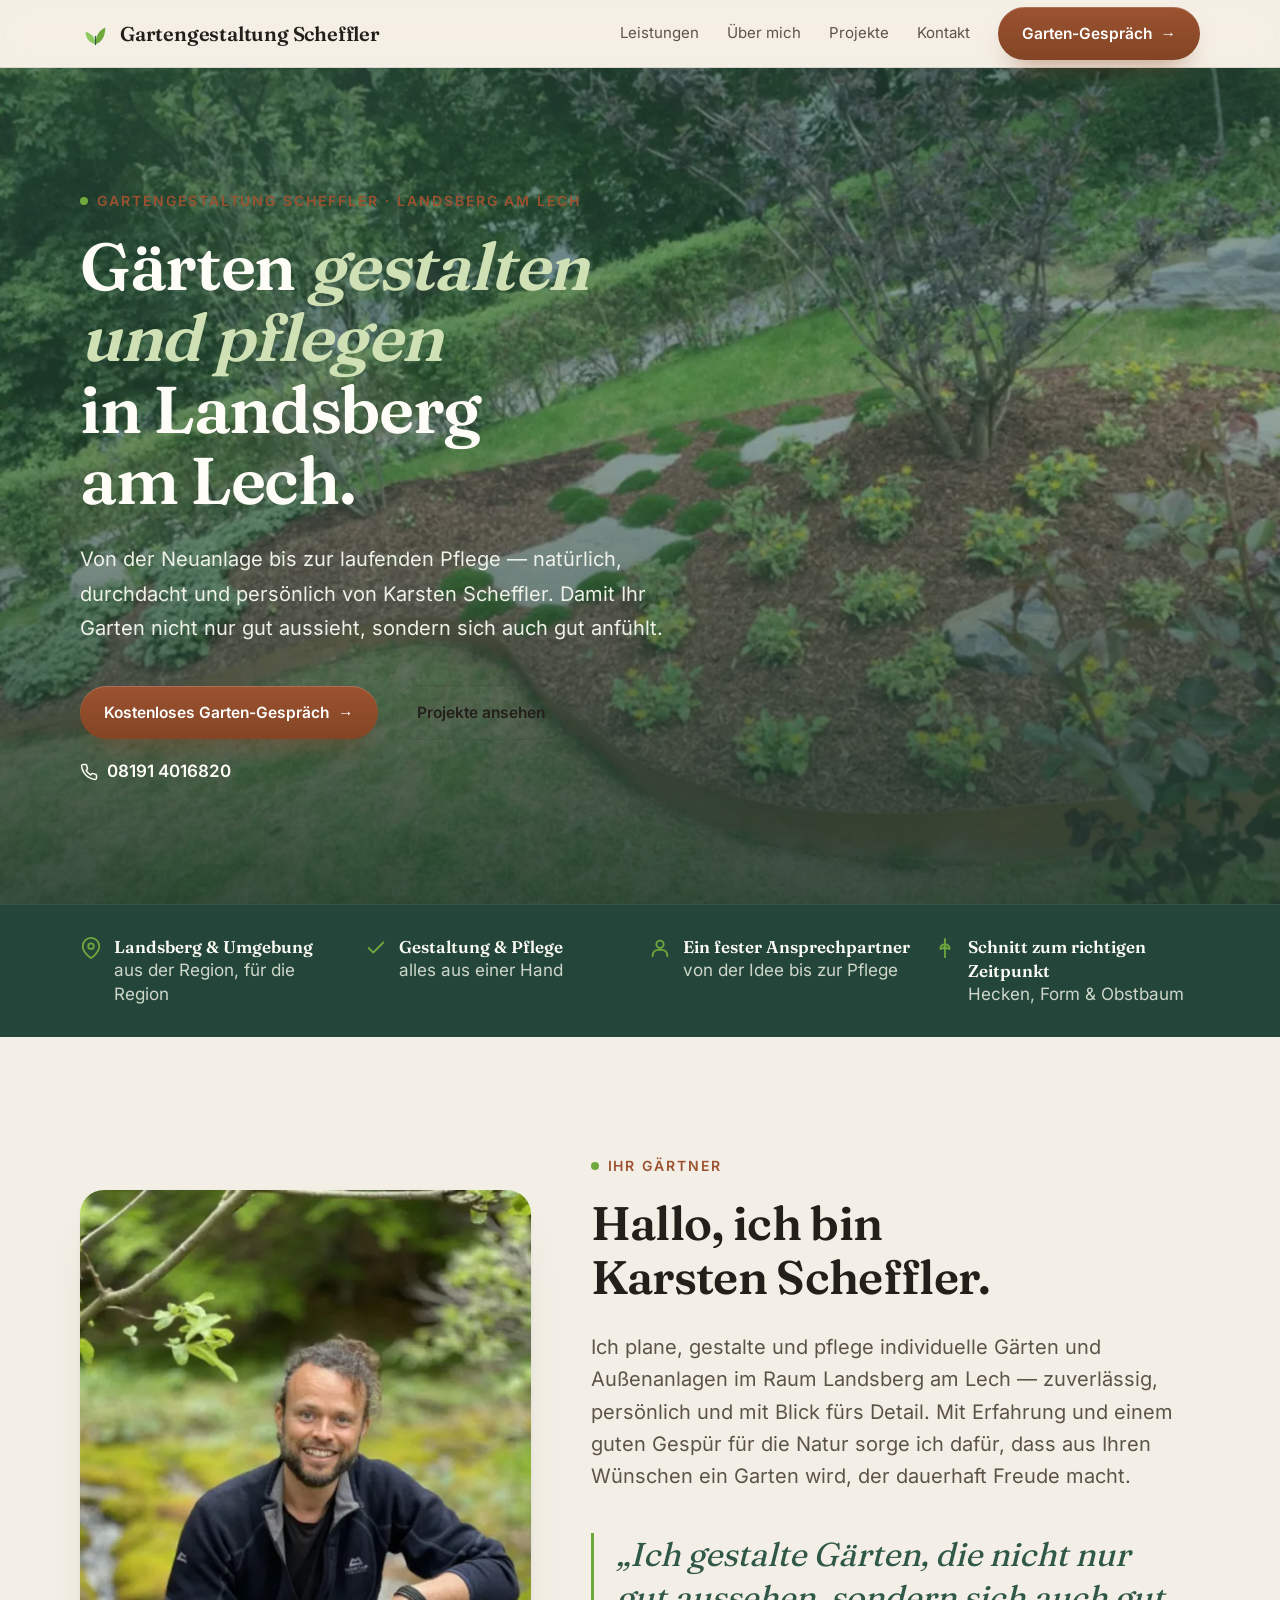
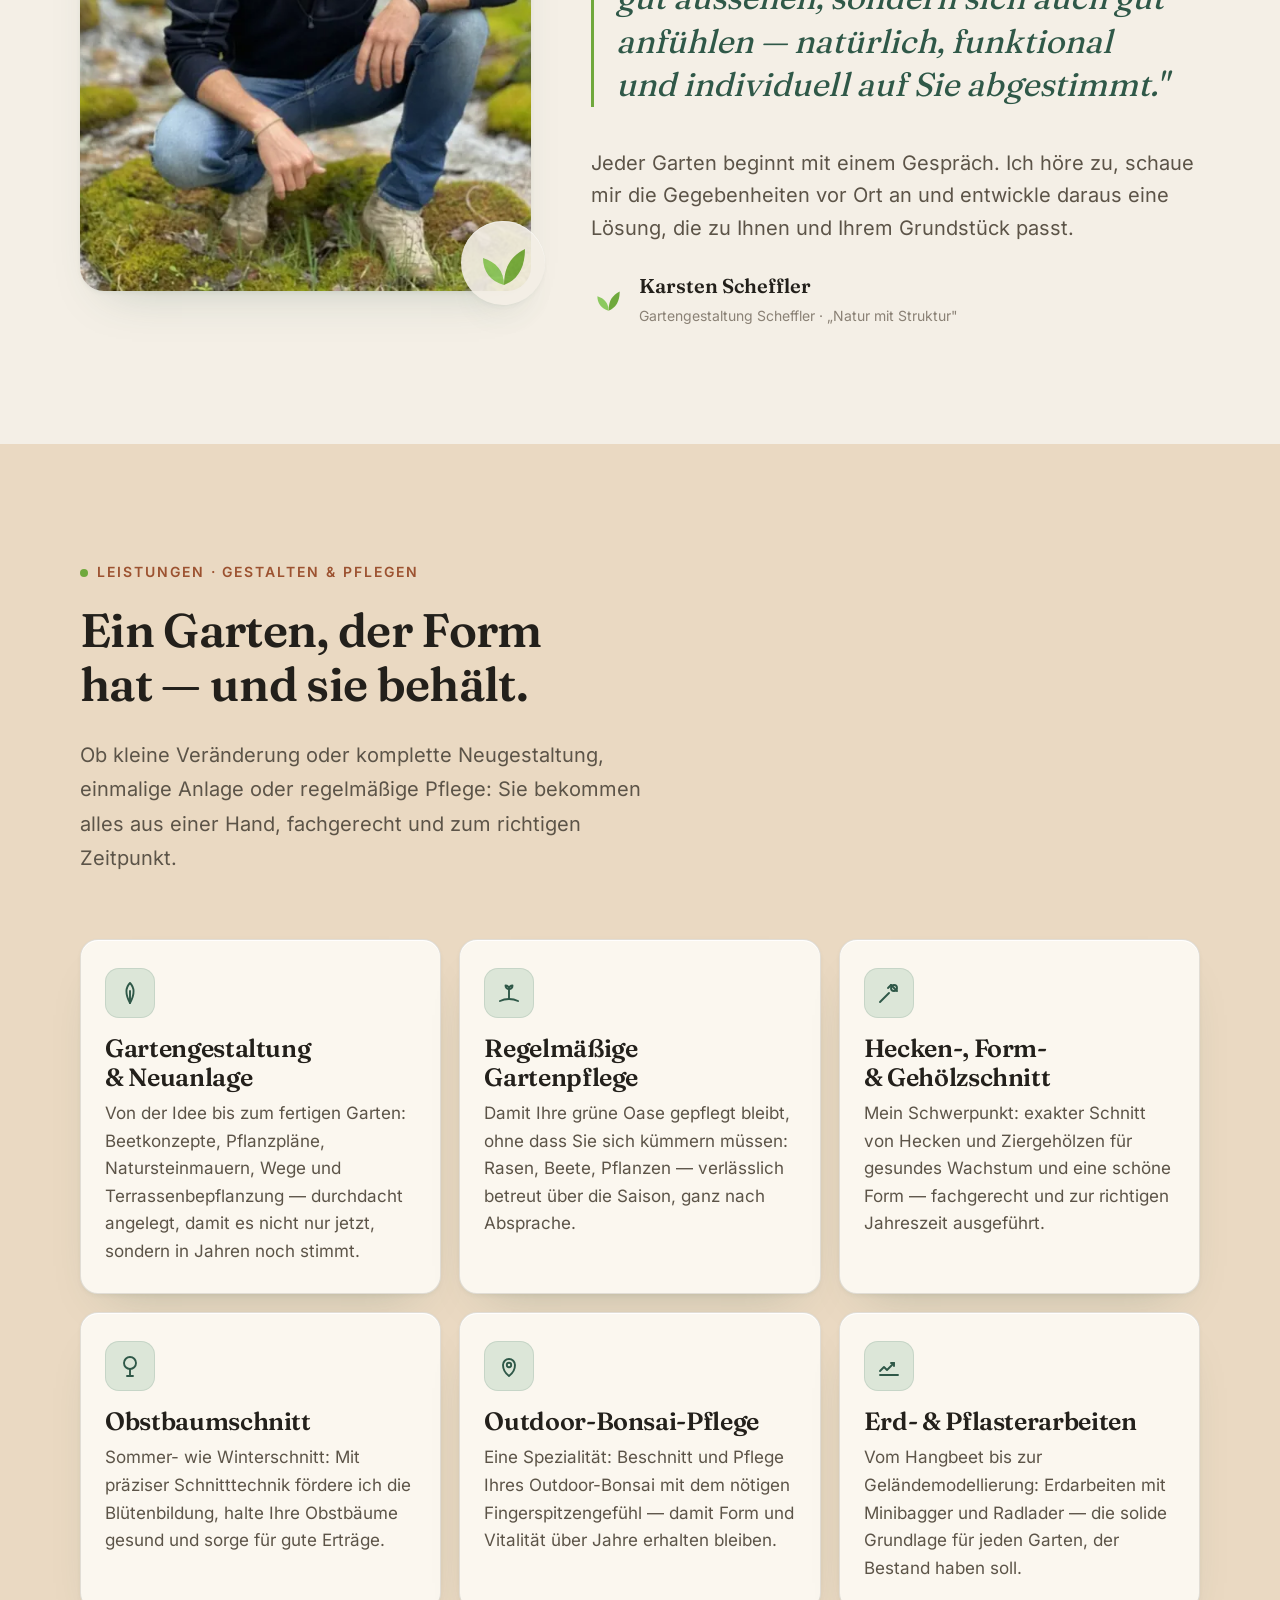
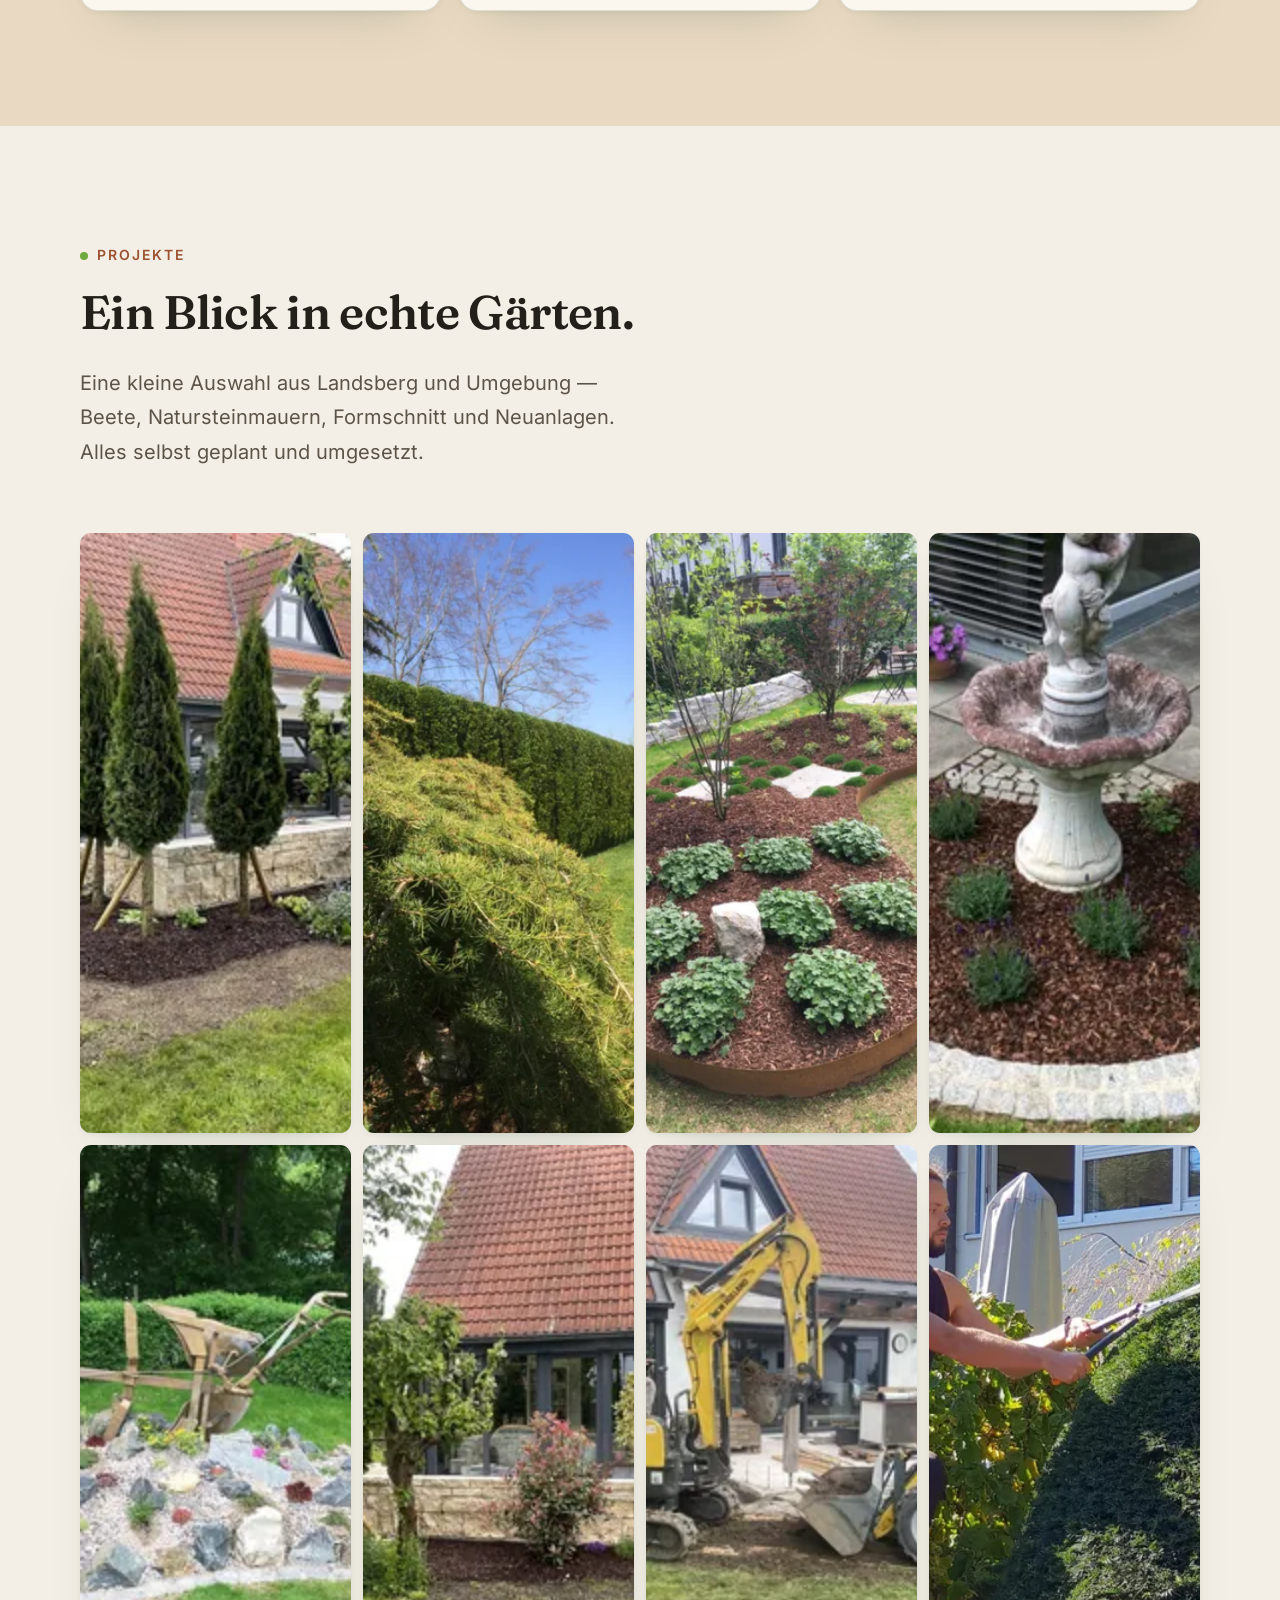
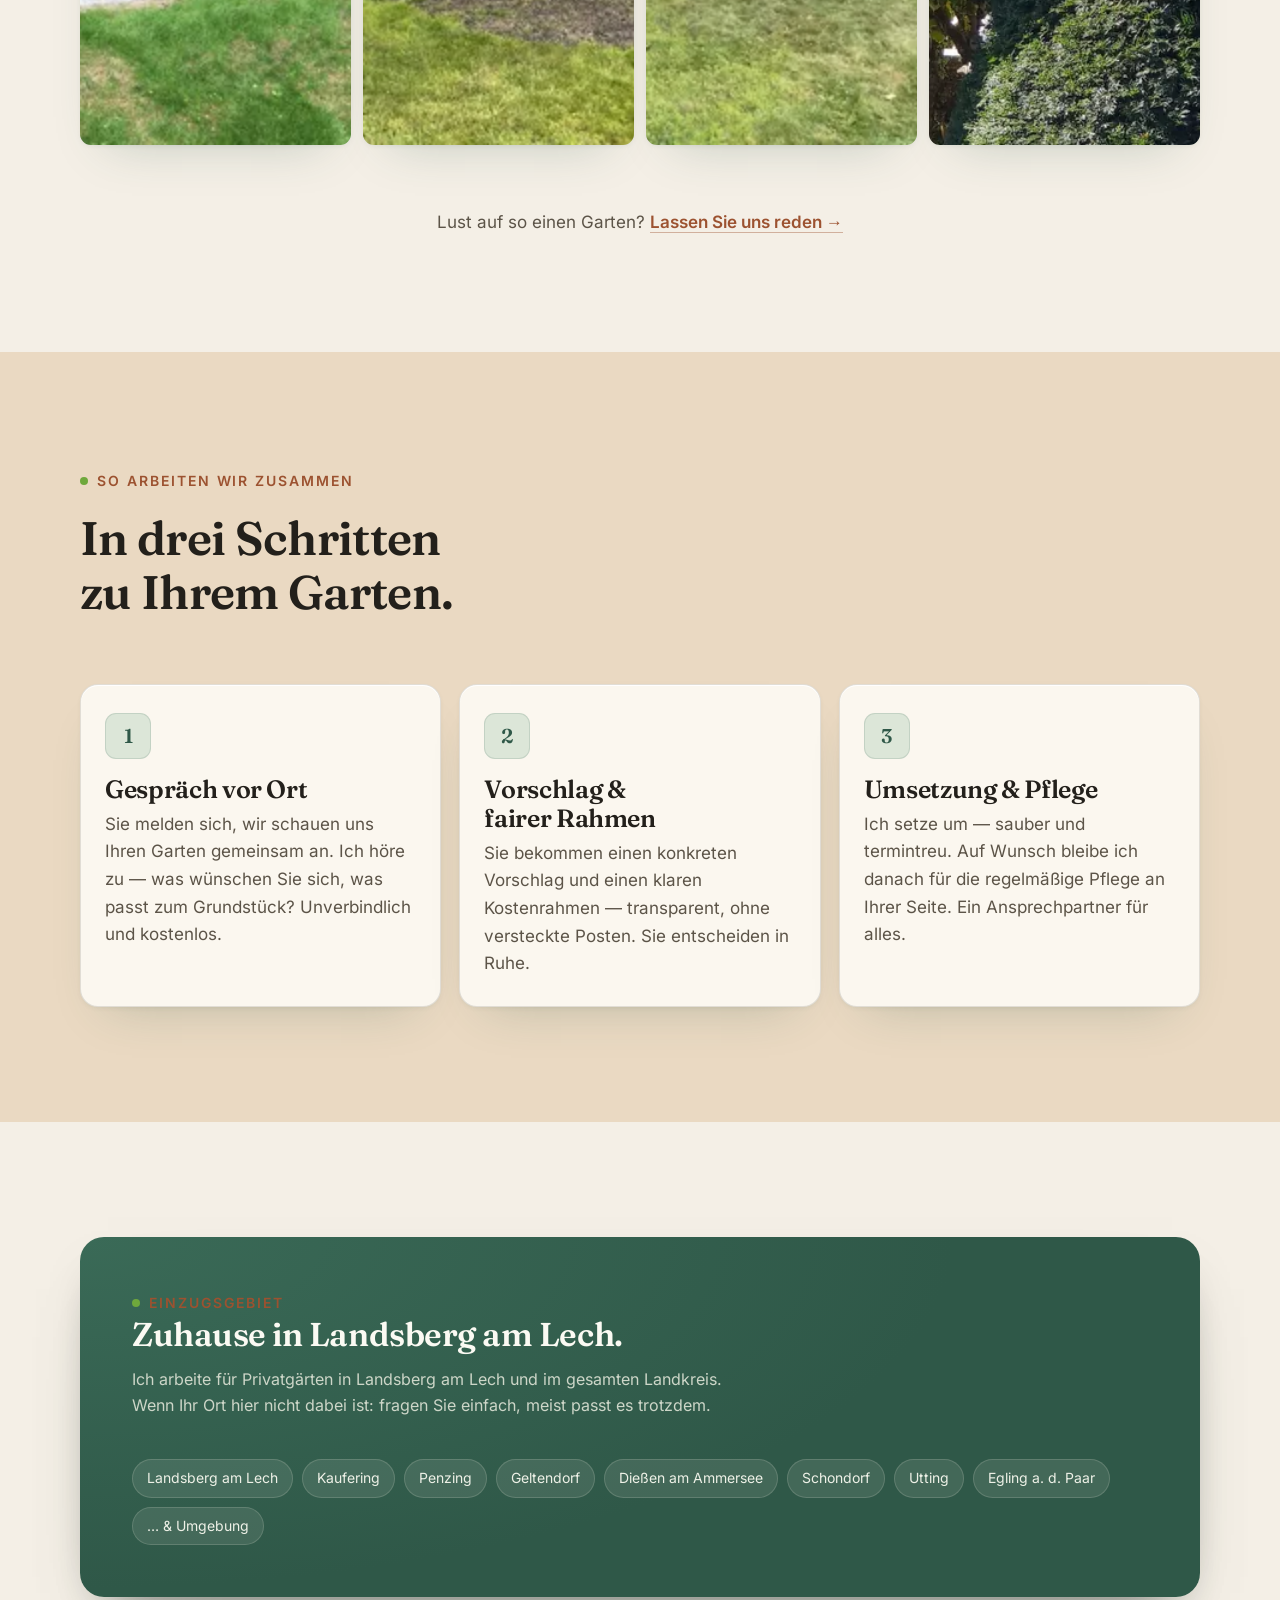
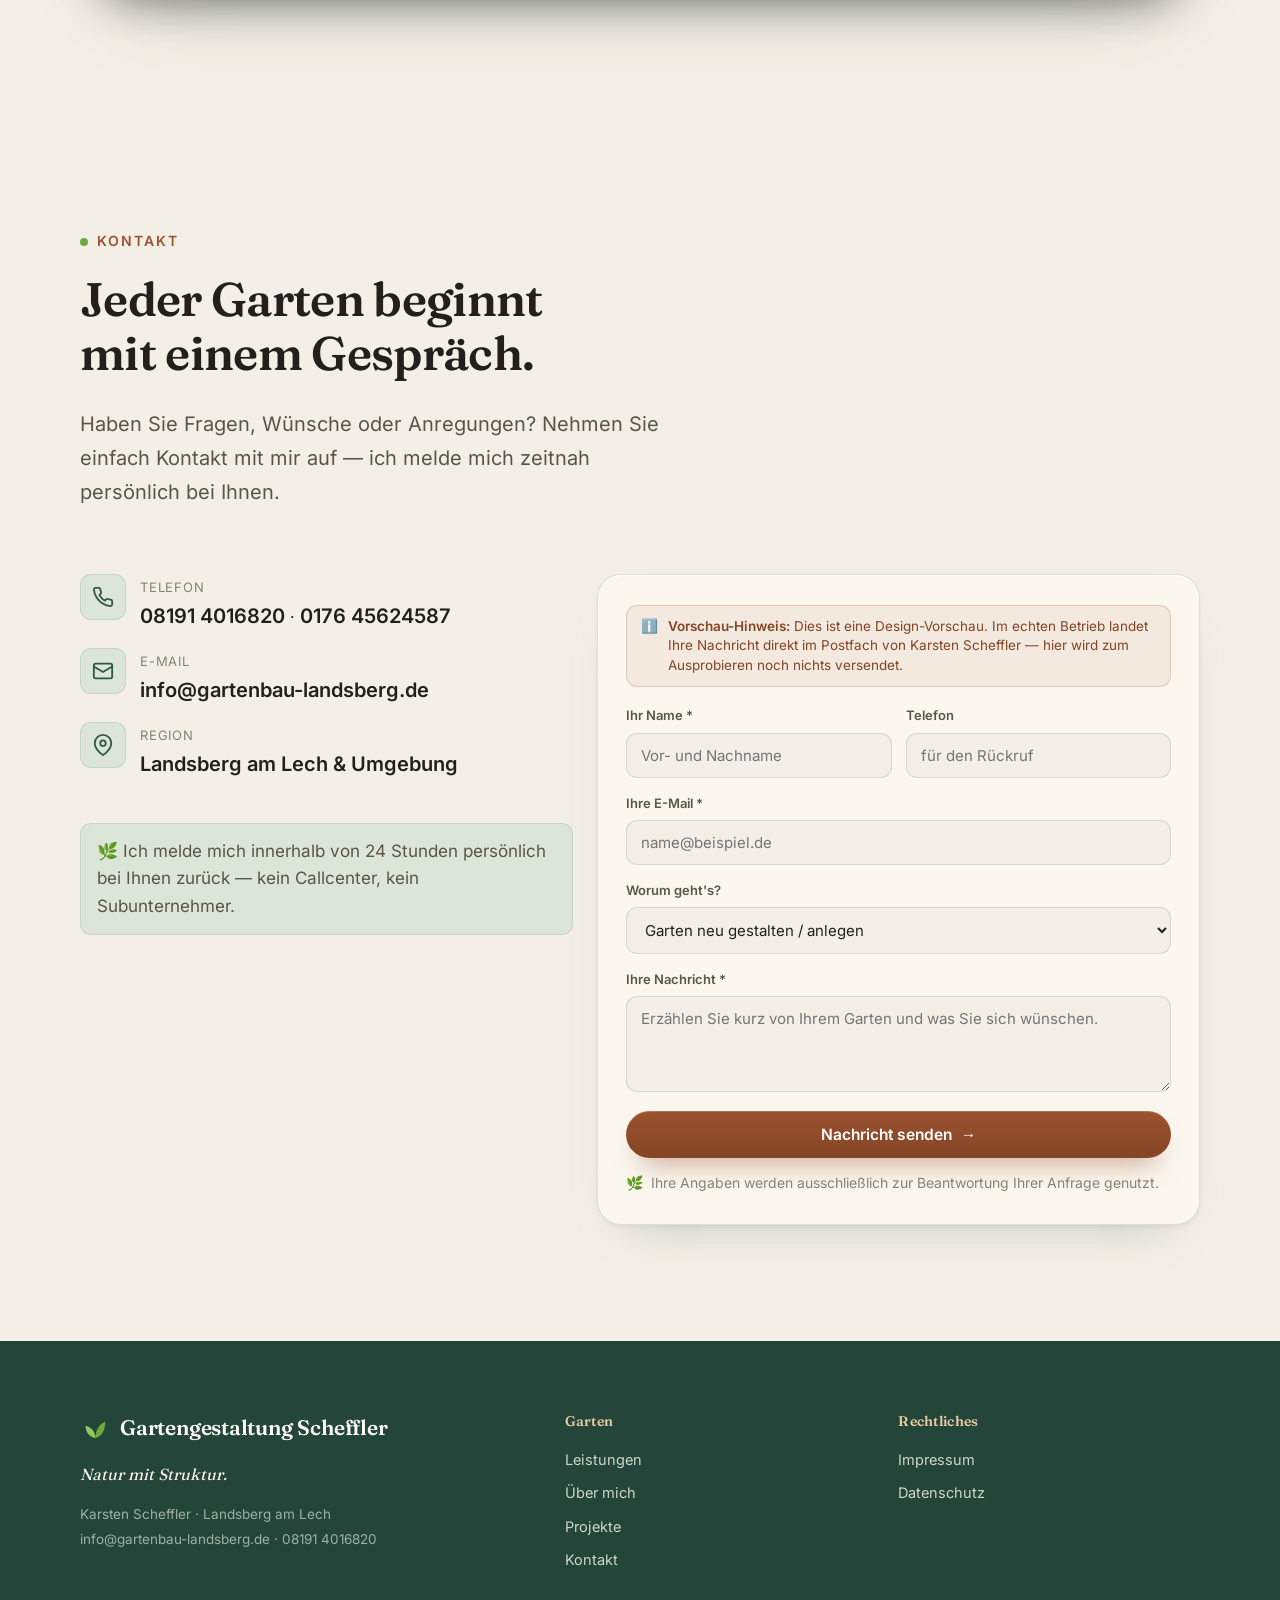
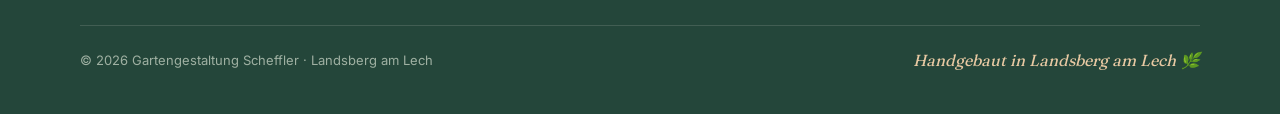
==== index.html @ 244780f1 "Gartengestaltung Scheffler — Demo-Vorschau (Lechcode) Moderne, schnelle, cookiefreie One-Pager-Demo " ====
<!DOCTYPE html>
<!--
  ╔══════════════════════════════════════════════════════════════════╗
  ║  GARTENGESTALTUNG SCHEFFLER · Landsberg am Lech                   ║
  ║  Lechcode-DEMO (unbeauftragt) · „Natur mit Struktur"             ║
  ║  Single-File, kein Build. Stil: „nature distilled" (Waldgrün/Sand)║
  ╠══════════════════════════════════════════════════════════════════╣
  ║  ⚠ DEMO — noindex aktiv. Texte aus Altseite übernommen+verbessert ║
  ║    (Inhalte-Freigabe=ja). KEINE erfundenen Fakten — offene Punkte  ║
  ║    stehen als [KLÄREN: …]. Rechtsseiten = Platzhalter.            ║
  ╚══════════════════════════════════════════════════════════════════╝
-->
<html lang="de">
<head>
  <meta charset="UTF-8" />
  <meta name="viewport" content="width=device-width, initial-scale=1.0" />
  <script>document.documentElement.classList.add('js');if(location.search.indexOf('foto')>-1)document.documentElement.classList.add('foto');</script>
  <!-- ENTFERNEN sobald Impressum+Datenschutz live & vom Kunden freigegeben (auf ALLEN Seiten gleichzeitig) -->
  <meta name="robots" content="noindex, nofollow" />
  <title>Gärtner in Landsberg am Lech – Gartengestaltung Scheffler</title>
  <meta name="description" content="Karsten Scheffler gestaltet und pflegt Gärten in Landsberg am Lech und Umgebung: Neuanlage, Gartenpflege, fachgerechter Hecken- & Formschnitt. Jetzt unverbindlich beraten lassen." />
  <meta property="og:title" content="Gartengestaltung Scheffler – Gärtner in Landsberg am Lech" />
  <meta property="og:description" content="Gärten gestalten und pflegen in Landsberg am Lech: Neuanlage, Pflege, Hecken- & Formschnitt, Obstbaum & Outdoor-Bonsai. Persönlich, mit Gespür für die Natur." />
  <meta property="og:type" content="website" />
  <meta property="og:locale" content="de_DE" />
  <meta property="og:url" content="https://www.gartenbau-landsberg.de/" />
  <meta property="og:image" content="https://www.gartenbau-landsberg.de/assets/og.jpg" />
  <meta name="theme-color" content="#2F5848" />
  <!-- Favicon: grünes Blatt (Markenfarbe), Inline-SVG, kein externer Request -->
  <link rel="icon" href="data:image/svg+xml,%3Csvg xmlns='http://www.w3.org/2000/svg' viewBox='0 0 64 64'%3E%3Crect width='64' height='64' rx='15' fill='%232F5848'/%3E%3Cpath d='M32 50 C 32 34, 38 24, 50 18 C 50 34, 44 46, 32 50 Z' fill='%236FA83C'/%3E%3Cpath d='M32 50 C 32 38, 26 30, 16 26 C 16 38, 22 47, 32 50 Z' fill='%238CC95F'/%3E%3Cpath d='M32 51 V36' stroke='%23EAD9C2' stroke-width='2.4' stroke-linecap='round'/%3E%3C/svg%3E" />
  <!-- Schriften lokal gehostet (DSGVO: keine Verbindung zu Google) -->
  <link rel="stylesheet" href="assets/fonts.css">
  <!-- Hero-Bild vorladen (EIN preload mit imagesrcset — LCP-sicher, s. Master-Prompt-Learnings) -->
  <link rel="preload" as="image" href="assets/hero-garten-1200.jpg" imagesrcset="assets/hero-garten-800.webp 800w, assets/hero-garten-1200.webp 1200w" imagesizes="100vw" type="image/webp">

  <!-- JSON-LD: nur sichtbare, belegte Angaben. ⚠ Adresse/Telefon vor Go-Live verifizieren (s. OFFENE-FRAGEN A1/A2). Kein AggregateRating (self-serving). -->
  <script type="application/ld+json">
  {
    "@context": "https://schema.org",
    "@type": "LocalBusiness",
    "name": "Gartengestaltung Scheffler",
    "description": "Garten- und Landschaftsgestaltung, Gartenpflege und fachgerechter Hecken-, Form- und Obstbaumschnitt in Landsberg am Lech und Umgebung.",
    "url": "https://www.gartenbau-landsberg.de/",
    "image": "https://www.gartenbau-landsberg.de/assets/og.jpg",
    "telephone": "+49 8191 4016820",
    "founder": { "@type": "Person", "name": "Karsten Scheffler" },
    "address": {
      "@type": "PostalAddress",
      "streetAddress": "Christoph-Thomas-Scheffler-Straße 1",
      "postalCode": "86899",
      "addressLocality": "Landsberg am Lech",
      "addressRegion": "Bayern",
      "addressCountry": "DE"
    },
    "areaServed": [
      { "@type": "City", "name": "Landsberg am Lech" },
      { "@type": "AdministrativeArea", "name": "Landkreis Landsberg am Lech" }
    ],
    "knowsAbout": ["Gartengestaltung","Gartenpflege","Heckenschnitt","Formschnitt","Obstbaumschnitt","Outdoor-Bonsai","Landschaftsbau"],
    "sameAs": ["https://www.facebook.com/gartenbau.landsberg.de/"]
  }
  </script>

  <style>
  /* ===== 1 · TOKENS — „nature distilled" (Waldgrün / Sand / Lehm) ===== */
  :root{
    --forest:#2F5848; --forest-deep:#24463A; --forest-2:#3a6a57;
    --cream:#F4EFE6; --sand:#EAD9C2; --warm-white:#FBF7EF;
    --sage:#A9B9A0; --sage-soft:#DCE6D8;
    --clay:#9C5230; --clay-deep:#834525;
    --apple:#6FA83C; --apple-deep:#5b8f30;
    --ink:#23201B; --ink-soft:#5C5448; --ink-faint:#8a8175;
    --bone:#F4EFE6; --bone-dim:#cdd6c8; --bone-faint:#9fb0a2;
    --line-l:rgba(35,32,27,.12); --line-d:rgba(244,239,230,.16);
    --serif:"Fraunces","Fraunces Fallback",Georgia,"Times New Roman",serif;
    --sans:"Inter","Inter Fallback",-apple-system,BlinkMacSystemFont,"Segoe UI",Arial,sans-serif;

    --radius:18px; --radius-lg:24px; --radius-sm:11px; --radius-pill:999px;
    --nav-h:68px;

    /* fluide Skala — ACHTUNG: +/- immer mit Leerzeichen (clamp-Falle) */
    --step--1:clamp(13px, .35vw + 12.2px, 14px);
    --step-0:clamp(16px, .4vw + 15px, 17px);
    --step-1:clamp(18px, .6vw + 16.5px, 20px);
    --step-2:clamp(21px, 1.1vw + 18px, 25px);
    --step-3:clamp(25px, 2vw + 19px, 33px);
    --step-4:clamp(30px, 3.4vw + 18px, 47px);
    --step-5:clamp(33px, 5.4vw + 14px, 66px);
    --lh-tight:1.08; --lh-snug:1.16; --lh-body:1.62; --lh-relaxed:1.72;
    --ls-display:-.02em; --ls-h2:-.014em; --ls-label:.14em;
    --space-2:clamp(14px, 1.6vw, 18px);
    --space-3:clamp(20px, 2.4vw, 26px);
    --space-4:clamp(30px, 3.6vw, 40px);
    --space-5:clamp(44px, 5.5vw, 64px);
    --space-6:clamp(60px, 9vw, 116px);

    --shadow-l:inset 0 1px 0 rgba(255,255,255,.7), 0 2px 6px -3px rgba(47,88,72,.16), 0 24px 48px -28px rgba(47,88,72,.28);
    --shadow-d:0 1px 0 rgba(255,255,255,.04), 0 24px 48px -28px rgba(0,0,0,.6), 0 40px 90px -60px rgba(47,88,72,.5);
    --edge-l:inset 0 1px 0 rgba(255,255,255,.75);
    --edge-d:inset 0 1px 0 rgba(244,239,230,.06);
    --glow-l:inset 0 1px 0 rgba(255,255,255,.7), 0 0 0 1px rgba(156,82,48,.22), 0 22px 46px -24px rgba(47,88,72,.34);
    --ease:cubic-bezier(.22,.61,.36,1);
    --focus:0 0 0 3px rgba(156,82,48,.45);
    --focus-d:0 0 0 3px rgba(140,201,95,.5);
  }
  *{margin:0;padding:0;box-sizing:border-box;}
  html{scroll-behavior:smooth;scroll-padding-top:calc(var(--nav-h) + 12px);-webkit-text-size-adjust:100%;}
  body{background:var(--cream);color:var(--ink);font-family:var(--sans);line-height:var(--lh-body);-webkit-font-smoothing:antialiased;overflow-x:hidden;}
  h1,h2,h3,h4{font-family:var(--serif);font-weight:600;line-height:var(--lh-snug);letter-spacing:var(--ls-h2);text-wrap:balance;}
  a{color:inherit;text-decoration:none;}
  img,svg{display:block;max-width:100%;}
  ::selection{background:rgba(156,82,48,.22);}
  .wrap{width:min(1120px,92vw);margin-inline:auto;}
  section{padding:var(--space-6) 0;position:relative;}
  .sec-head{max-width:58ch;margin-bottom:var(--space-5);}
  .sec-head h2{font-size:var(--step-4);margin-top:var(--space-2);}
  .sec-head p{font-size:var(--step-1);margin-top:var(--space-3);line-height:var(--lh-relaxed);}

  /* Flächen-Themen */
  .light{background:var(--cream);color:var(--ink);}
  .sand{background:var(--sand);}
  .dark{background:var(--forest);color:var(--bone);}
  .dark h1,.dark h2,.dark h3{color:#fbfaf3;}
  .dark .sec-head p,.dark .lead{color:var(--bone-dim);}
  .light h2,.light h3,.sand h2,.sand h3{color:var(--ink);}
  .sec-head p,.lead{color:var(--ink-soft);}

  .eyebrow{font-family:var(--sans);font-weight:600;font-size:var(--step--1);letter-spacing:var(--ls-label);text-transform:uppercase;display:inline-flex;align-items:center;gap:9px;color:var(--clay);}
  .eyebrow::before{content:"";width:8px;height:8px;border-radius:50%;background:var(--apple);flex:none;}
  .dark .eyebrow{color:#e8c9a3;} .dark .eyebrow::before{background:var(--apple);}

  /* Wortmarke */
  .wm{display:inline-flex;align-items:center;gap:10px;font-family:var(--serif);font-weight:600;letter-spacing:-.01em;line-height:1;color:var(--ink);}
  .wm .leaf{width:30px;height:30px;flex:none;}
  .dark .wm,.site-footer .wm{color:#fbfaf3;}

  /* Buttons */
  .btn{display:inline-flex;align-items:center;gap:9px;cursor:pointer;border:none;
    background:linear-gradient(180deg,var(--clay),var(--clay-deep));color:#fff;
    font-family:var(--sans);font-weight:650;font-size:15.5px;padding:14px 24px;border-radius:var(--radius-pill);
    box-shadow:inset 0 1px 0 rgba(255,255,255,.18), 0 16px 28px -14px rgba(140,69,37,.6);
    transition:transform .28s var(--ease),box-shadow .28s var(--ease);white-space:nowrap;}
  .btn:hover{transform:translateY(-2px);box-shadow:inset 0 1px 0 rgba(255,255,255,.18), 0 22px 38px -16px rgba(140,69,37,.7);}
  .btn:active{transform:translateY(0);transition-duration:.08s;}
  .btn .arr{transition:transform .25s var(--ease);} .btn:hover .arr{transform:translateX(4px);}
  .btn-ghost{background:transparent;color:var(--ink);border:1.5px solid var(--line-l);box-shadow:none;font-weight:600;}
  .btn-ghost:hover{background:rgba(47,88,72,.06);border-color:rgba(47,88,72,.4);box-shadow:none;transform:translateY(-2px);}
  .dark .btn-ghost{color:var(--bone);border-color:rgba(244,239,230,.3);}
  .dark .btn-ghost:hover{background:rgba(244,239,230,.08);border-color:rgba(244,239,230,.55);}

  /* ===== 2 · NAV ===== */
  .nav{position:sticky;top:0;z-index:100;height:var(--nav-h);background:rgba(244,239,230,.82);backdrop-filter:saturate(140%) blur(14px);border-bottom:1px solid var(--line-l);}
  .nav-in{display:flex;align-items:center;justify-content:space-between;height:100%;}
  .nav .wm{font-size:20px;}
  .nav-links{display:flex;align-items:center;gap:28px;}
  .nav-links a:not(.btn){font-size:15px;color:var(--ink-soft);font-weight:500;position:relative;padding:4px 0;transition:color .2s var(--ease);}
  .nav-links a:not(.btn)::after{content:"";position:absolute;left:0;bottom:-1px;width:0;height:2px;background:var(--clay);border-radius:2px;transition:width .25s var(--ease);}
  .nav-links a:not(.btn):hover{color:var(--ink);} .nav-links a:not(.btn):hover::after{width:100%;}
  .nav-toggle{display:none;background:none;border:none;cursor:pointer;padding:8px;}
  .nav-toggle span{display:block;width:24px;height:2px;background:var(--ink);border-radius:2px;transition:.3s;}
  .nav-toggle span+span{margin-top:6px;}
  .leaf-mark{color:var(--apple);}

  /* ===== 3 · HERO ===== */
  .hero{position:relative;isolation:isolate;min-height:min(88svh,720px);display:flex;align-items:center;
    padding:calc(var(--nav-h) + 4vw) 0 var(--space-6);overflow:hidden;color:var(--bone);}
  .hero-img{position:absolute;inset:0;width:100%;height:100%;object-fit:cover;z-index:-2;}
  .hero::after{content:"";position:absolute;inset:0;z-index:-1;
    background:linear-gradient(180deg,rgba(36,70,58,.62),rgba(36,70,58,.48) 38%,rgba(28,54,44,.86)),radial-gradient(60vmax 50vmax at 18% 12%,rgba(47,88,72,.30),transparent 60%);}
  .hero .wrap{position:relative;max-width:none;}
  .hero-inner{max-width:60ch;}
  .hero h1{font-size:var(--step-5);line-height:var(--lh-tight);letter-spacing:var(--ls-display);margin:var(--space-2) 0 0;color:#fdfcf6;max-width:18ch;}
  .hero h1 em{font-style:italic;color:#cfe0b4;}
  .hero-sub{font-size:var(--step-1);line-height:var(--lh-relaxed);color:#eef1e7;margin-top:var(--space-3);max-width:52ch;}
  .hero-cta{display:flex;gap:14px;flex-wrap:wrap;margin-top:var(--space-4);align-items:center;}
  .hero-tel{display:inline-flex;align-items:center;gap:9px;font-weight:600;color:#fdfcf6;font-size:var(--step-0);}
  .hero-tel svg{flex:none;}

  /* ===== Vertrauensleiste ===== */
  .trust-bar{background:var(--forest-deep);color:var(--bone);border-top:1px solid rgba(244,239,230,.08);}
  .trust-grid{display:grid;grid-template-columns:repeat(4,1fr);gap:18px;padding:clamp(22px,3vw,30px) 0;}
  .trust-item{display:flex;gap:12px;align-items:flex-start;font-size:var(--step-0);color:var(--bone-dim);line-height:1.4;}
  .trust-item svg{flex:none;color:var(--apple);margin-top:2px;}
  .trust-item b{color:#fbfaf3;font-weight:600;display:block;font-family:var(--serif);}

  /* ===== Über mich ===== */
  .about-grid{display:grid;grid-template-columns:.85fr 1.15fr;gap:clamp(28px,5vw,60px);align-items:center;}
  .about-portrait{position:relative;}
  .about-portrait img{width:100%;border-radius:var(--radius-lg);box-shadow:var(--shadow-l);aspect-ratio:577/701;object-fit:cover;}
  .about-portrait .leaf-deco{position:absolute;right:-14px;bottom:-14px;width:84px;color:var(--apple);opacity:.9;background:var(--cream);border-radius:50%;padding:10px;box-shadow:var(--shadow-l);}
  .about-body .lead{font-size:var(--step-1);color:var(--ink-soft);}
  .quote{font-family:var(--serif);font-style:italic;font-size:var(--step-3);line-height:1.32;color:var(--forest);margin:var(--space-4) 0;padding-left:22px;border-left:3px solid var(--apple);text-wrap:balance;}
  .sign{display:flex;align-items:center;gap:14px;margin-top:var(--space-3);}
  .sign .name{font-family:var(--serif);font-weight:600;font-size:var(--step-1);color:var(--ink);}
  .sign .role{font-size:var(--step--1);color:var(--ink-faint);}

  /* ===== Leistungen ===== */
  .svc-grid{display:grid;grid-template-columns:repeat(3,1fr);gap:18px;}
  .svc{background:var(--warm-white);border:1px solid var(--line-l);border-radius:var(--radius);padding:28px 24px;box-shadow:var(--edge-l), var(--shadow-l);transition:transform .35s var(--ease),box-shadow .35s var(--ease),border-color .35s var(--ease);}
  .svc:hover{transform:translateY(-3px);box-shadow:var(--glow-l);border-color:rgba(156,82,48,.3);}
  .svc .ic{display:inline-grid;place-items:center;width:50px;height:50px;border-radius:14px;background:var(--sage-soft);color:var(--forest);margin-bottom:16px;box-shadow:inset 0 0 0 1px rgba(47,88,72,.12);}
  .svc h3{font-size:var(--step-2);margin-bottom:8px;color:var(--ink);}
  .svc p{font-size:var(--step-0);color:var(--ink-soft);}

  /* ===== Projekte / Galerie ===== */
  .gallery{display:grid;grid-template-columns:repeat(4,1fr);gap:12px;}
  .gallery figure{position:relative;overflow:hidden;border-radius:var(--radius-sm);box-shadow:var(--shadow-l);background:var(--sage-soft);}
  .gallery img{width:100%;aspect-ratio:4/3;object-fit:cover;transition:transform .5s var(--ease);}
  .gallery figure:hover img{transform:scale(1.05);}
  .gallery figcaption{position:absolute;left:0;right:0;bottom:0;padding:22px 14px 10px;font-size:13px;color:#fff;
    background:linear-gradient(180deg,transparent,rgba(20,40,32,.78));opacity:0;transform:translateY(6px);transition:opacity .3s var(--ease),transform .3s var(--ease);}
  .gallery figure:hover figcaption,.gallery figure:focus-within figcaption{opacity:1;transform:none;}
  .gallery .wide{grid-column:span 2;}
  .gallery img.tall{aspect-ratio:4/3;}

  /* ===== Ablauf ===== */
  .steps{display:grid;grid-template-columns:repeat(3,1fr);gap:18px;}
  .step{position:relative;background:var(--warm-white);border:1px solid var(--line-l);border-radius:var(--radius);padding:28px 24px;box-shadow:var(--edge-l), var(--shadow-l);}
  .step .num{font-family:var(--serif);font-weight:600;font-size:var(--step-1);color:var(--forest);background:var(--sage-soft);width:46px;height:46px;border-radius:var(--radius-sm);display:grid;place-items:center;margin-bottom:16px;box-shadow:inset 0 0 0 1px rgba(47,88,72,.14);}
  .step h3{font-size:var(--step-2);margin-bottom:7px;color:var(--ink);} .step p{color:var(--ink-soft);font-size:var(--step-0);}

  /* ===== Region ===== */
  .region-card{background:radial-gradient(120% 150% at 0% 0%,var(--forest-2),var(--forest) 65%);color:var(--bone);border-radius:var(--radius-lg);padding:clamp(28px,4.5vw,52px);box-shadow:var(--shadow-d);position:relative;overflow:hidden;}
  .region-card h2{color:#fbfaf3;font-size:var(--step-3);}
  .region-card p{color:var(--bone-dim);margin-top:14px;max-width:60ch;}
  .places{display:flex;flex-wrap:wrap;gap:9px;margin-top:var(--space-4);}
  .place{font-size:14px;color:#eef1e7;background:rgba(244,239,230,.1);border:1px solid rgba(244,239,230,.16);padding:7px 14px;border-radius:var(--radius-pill);}

  /* ===== Kontakt ===== */
  .contact-grid{display:grid;grid-template-columns:.9fr 1.1fr;gap:24px;align-items:start;}
  .contact-info{display:flex;flex-direction:column;gap:16px;}
  .info-row{display:flex;gap:14px;align-items:flex-start;}
  .info-row .ic{display:grid;place-items:center;width:46px;height:46px;border-radius:var(--radius-sm);background:var(--sage-soft);color:var(--forest);flex:none;box-shadow:inset 0 0 0 1px rgba(47,88,72,.12);}
  .info-row .lbl{font-size:13px;color:var(--ink-faint);text-transform:uppercase;letter-spacing:.06em;}
  .info-row a,.info-row .val{font-size:var(--step-1);color:var(--ink);font-weight:600;}
  .info-row a:hover{color:var(--clay);}
  .promise{margin-top:var(--space-3);font-size:var(--step-0);color:var(--ink-soft);background:var(--sage-soft);border:1px solid rgba(47,88,72,.12);border-radius:var(--radius-sm);padding:14px 16px;}
  .card{background:var(--warm-white);border:1px solid var(--line-l);border-radius:var(--radius-lg);padding:30px 28px;box-shadow:var(--edge-l), var(--shadow-l);}
  .demo-flag{display:flex;gap:10px;align-items:flex-start;font-size:13.5px;color:var(--clay-deep);background:rgba(156,82,48,.08);border:1px solid rgba(156,82,48,.22);border-radius:var(--radius-sm);padding:11px 14px;margin-bottom:18px;line-height:1.45;}
  .field{display:flex;flex-direction:column;gap:6px;margin-bottom:15px;}
  .field label{font-size:13px;font-weight:600;color:var(--ink-soft);}
  .field input,.field textarea,.field select{font-family:var(--sans);font-size:15px;color:var(--ink);background:var(--cream);border:1.5px solid var(--line-l);border-radius:var(--radius-sm);padding:12px 14px;transition:border-color .2s var(--ease),box-shadow .2s var(--ease);width:100%;}
  .field input:focus,.field textarea:focus,.field select:focus{outline:none;border-color:var(--clay);box-shadow:var(--focus);}
  .field textarea{resize:vertical;min-height:96px;}
  .two{display:grid;grid-template-columns:1fr 1fr;gap:14px;}
  .form .btn{width:100%;justify-content:center;margin-top:4px;}
  .form-msg{display:none;margin-top:14px;padding:14px 16px;border-radius:var(--radius-sm);font-size:var(--step-0);line-height:1.55;}
  .form-msg.ok{display:block;background:rgba(111,168,60,.14);border:1px solid rgba(111,168,60,.45);color:#3f5a23;}
  .form-note{display:flex;align-items:flex-start;gap:8px;margin-top:14px;color:var(--ink-faint);font-size:var(--step--1);}
  .hp{position:absolute;left:-9999px;opacity:0;height:0;width:0;}

  /* ===== Footer ===== */
  .site-footer{background:var(--forest-deep);color:var(--bone-dim);padding:clamp(48px,7vw,72px) 0 110px;}
  @media (min-width:781px){.site-footer{padding-bottom:40px;}}
  .foot-top{display:grid;grid-template-columns:1.5fr 1fr 1fr;gap:32px;}
  .foot-brand .wm{font-size:21px;}
  .foot-brand .tag{font-family:var(--serif);font-style:italic;font-size:16px;color:var(--bone);margin-top:12px;}
  .foot-brand .addr{font-size:13.5px;color:var(--bone-faint);margin-top:14px;line-height:1.8;}
  .foot-col h3{font-family:var(--serif);font-size:14px;letter-spacing:.02em;color:#e8c9a3;font-weight:600;margin-bottom:14px;}
  .foot-col a{display:block;color:var(--bone-dim);padding:5px 0;transition:color .2s var(--ease);font-size:14.5px;}
  .foot-col a:hover{color:#fbfaf3;}
  .foot-bottom{margin-top:clamp(32px,5vw,48px);padding-top:22px;border-top:1px solid rgba(244,239,230,.14);display:flex;justify-content:space-between;align-items:center;flex-wrap:wrap;gap:12px;font-size:13px;color:var(--bone-faint);}
  .foot-bottom .hand{font-family:var(--serif);font-style:italic;font-size:16px;color:#e8c9a3;}

  /* ===== Sticky Mobil-Kontaktleiste ===== */
  .mobile-bar{position:fixed;left:0;right:0;bottom:0;z-index:120;display:none;grid-template-columns:1fr 1fr 1fr;
    background:rgba(36,70,58,.97);backdrop-filter:blur(8px);border-top:1px solid rgba(244,239,230,.16);box-shadow:0 -10px 30px -12px rgba(0,0,0,.5);}
  .mobile-bar a{display:flex;flex-direction:column;align-items:center;justify-content:center;gap:3px;padding:9px 4px;color:var(--bone);font-size:11.5px;font-weight:600;min-height:58px;}
  .mobile-bar a+a{border-left:1px solid rgba(244,239,230,.14);}
  .mobile-bar a svg{flex:none;}
  .mobile-bar a.accent{background:linear-gradient(180deg,var(--clay),var(--clay-deep));}

  /* ===== Fokus / A11y ===== */
  :where(a,button,.btn,input,textarea,select,.wm):focus-visible{outline:none;box-shadow:var(--focus);border-radius:var(--radius-sm);}
  .dark a:focus-visible,.hero a:focus-visible,.region-card a:focus-visible,.mobile-bar a:focus-visible,.trust-bar a:focus-visible{box-shadow:var(--focus-d);}
  .skip{position:absolute;left:-999px;top:8px;z-index:200;background:var(--clay);color:#fff;padding:10px 16px;border-radius:var(--radius-sm);font-weight:600;}
  .skip:focus{left:16px;}

  /* ===== Reveal & Responsive ===== */
  .js .reveal > *{opacity:0;transform:translateY(22px);transition:opacity .7s var(--ease),transform .7s var(--ease);}
  .js .reveal.in > *{opacity:1;transform:none;}
  .js .reveal .stagger > *{opacity:0;transform:translateY(16px);transition:opacity .6s var(--ease),transform .6s var(--ease);}
  .js .reveal.in .stagger > *{opacity:1;transform:none;}
  .js .reveal.in .stagger > *:nth-child(2){transition-delay:.06s;}
  .js .reveal.in .stagger > *:nth-child(3){transition-delay:.12s;}
  .js .reveal.in .stagger > *:nth-child(4){transition-delay:.18s;}
  .js .reveal.in .stagger > *:nth-child(5){transition-delay:.24s;}
  .js .reveal.in .stagger > *:nth-child(6){transition-delay:.30s;}
  .foto .reveal > *,.foto .reveal .stagger > *{opacity:1 !important;transform:none !important;transition:none !important;}
  .foto .mobile-bar{display:none !important;}

  @media (max-width:920px){
    .nav-links{position:fixed;inset:var(--nav-h) 0 auto 0;flex-direction:column;align-items:stretch;gap:0;background:var(--warm-white);border-bottom:1px solid var(--line-l);padding:10px 6vw 22px;transform:translateY(-12px);opacity:0;pointer-events:none;transition:.3s;box-shadow:var(--shadow-l);}
    .nav-links.open{transform:none;opacity:1;pointer-events:auto;}
    .nav-links a:not(.btn){padding:14px 0;border-bottom:1px solid var(--line-l);} .nav-links a:not(.btn)::after{display:none;}
    .nav-links .btn{margin-top:14px;justify-content:center;} .nav-toggle{display:block;}
    .about-grid,.contact-grid{grid-template-columns:1fr;}
    .about-portrait{max-width:420px;}
    .trust-grid{grid-template-columns:1fr 1fr;}
    .svc-grid,.steps{grid-template-columns:1fr 1fr;}
    .gallery{grid-template-columns:repeat(3,1fr);}
  }
  @media (max-width:600px){
    .svc-grid,.steps,.trust-grid{grid-template-columns:1fr;}
    .gallery{grid-template-columns:1fr 1fr;gap:9px;} .gallery .wide{grid-column:span 2;}
    .two{grid-template-columns:1fr;}
    .hero-cta{flex-direction:column;align-items:stretch;} .hero-cta .btn{justify-content:center;} .hero-tel{justify-content:center;margin-top:4px;}
    .foot-top{grid-template-columns:1fr;} .foot-bottom{flex-direction:column;align-items:flex-start;}
    .mobile-bar{display:grid;}
  }
  @media (prefers-reduced-motion:reduce){
    *{animation:none !important;scroll-behavior:auto !important;}
    .js .reveal > *,.js .reveal .stagger > *{opacity:1 !important;transform:none !important;transition:none !important;}
    .svc,.step,.btn,.gallery img{transition:none !important;transform:none !important;}
  }
  @media print{
    .nav,.hero-cta,.mobile-bar,.nav-toggle,.demo-flag,form,.gallery{display:none !important;}
    body{background:#fff;color:#000;}
    .hero{min-height:auto;color:#000;padding:20px 0;} .hero::after,.hero-img{display:none;}
    .hero h1,.hero-sub,.hero-tel{color:#000;}
    a{color:#000;text-decoration:underline;}
    section{padding:14px 0;}
  }
  </style>
</head>

<body id="top">
  <a class="skip" href="#main">Zum Inhalt springen</a>

  <!-- NAV -->
  <header class="nav">
    <nav class="wrap nav-in" aria-label="Hauptnavigation">
      <a class="wm" href="#top" aria-label="Gartengestaltung Scheffler — Startseite">
        <svg class="leaf leaf-mark" viewBox="0 0 64 64" fill="none" aria-hidden="true">
          <path d="M33 54 C 33 36, 40 25, 54 18 C 54 36, 47 49, 33 54 Z" fill="currentColor"/>
          <path d="M33 54 C 33 40, 25 31, 12 27 C 12 40, 19 50, 33 54 Z" fill="#8CC95F"/>
          <path d="M33 55 V37" stroke="#2F5848" stroke-width="2.4" stroke-linecap="round"/>
        </svg>
        <span>Gartengestaltung&nbsp;Scheffler</span>
      </a>
      <button class="nav-toggle" aria-label="Menü öffnen" aria-expanded="false" aria-controls="nav-links"><span></span><span></span><span></span></button>
      <div class="nav-links" id="nav-links">
        <a href="#leistungen">Leistungen</a>
        <a href="#ueber">Über mich</a>
        <a href="#projekte">Projekte</a>
        <a href="#kontakt">Kontakt</a>
        <a class="btn" href="#kontakt">Garten-Gespräch <span class="arr">→</span></a>
      </div>
    </nav>
  </header>

  <main id="main">
    <!-- HERO -->
    <section class="hero">
      <picture>
        <source type="image/webp" srcset="assets/hero-garten-800.webp 800w, assets/hero-garten-1200.webp 1200w" sizes="100vw">
        <img class="hero-img" src="assets/hero-garten-1200.jpg" srcset="assets/hero-garten-800.jpg 800w, assets/hero-garten-1200.jpg 1200w" sizes="100vw" width="1200" height="900" alt="Von Karsten Scheffler gestaltetes Hangbeet mit Trittsteinen und Stauden in Landsberg am Lech" fetchpriority="high">
      </picture>
      <div class="wrap">
        <div class="hero-inner">
          <span class="eyebrow">Gartengestaltung Scheffler · Landsberg am Lech</span>
          <h1>Gärten <em>gestalten und pflegen</em> in Landsberg am Lech.</h1>
          <p class="hero-sub">Von der Neuanlage bis zur laufenden Pflege — natürlich, durchdacht und persönlich von Karsten Scheffler. Damit Ihr Garten nicht nur gut aussieht, sondern sich auch gut anfühlt.</p>
          <div class="hero-cta">
            <a class="btn" href="#kontakt">Kostenloses Garten-Gespräch <span class="arr">→</span></a>
            <a class="btn btn-ghost" href="#projekte">Projekte ansehen</a>
          </div>
          <!-- HIER: Telefonnummer (vor Go-Live prüfen, s. OFFENE-FRAGEN A2) -->
          <a class="hero-tel" href="tel:+4981914016820" style="margin-top:18px;">
            <svg width="18" height="18" viewBox="0 0 24 24" fill="none" stroke="currentColor" stroke-width="2" stroke-linecap="round" stroke-linejoin="round" aria-hidden="true"><path d="M22 16.92v3a2 2 0 0 1-2.18 2 19.79 19.79 0 0 1-8.63-3.07 19.5 19.5 0 0 1-6-6 19.79 19.79 0 0 1-3.07-8.67A2 2 0 0 1 4.11 2h3a2 2 0 0 1 2 1.72c.13.96.36 1.9.7 2.81a2 2 0 0 1-.45 2.11L8.09 9.91a16 16 0 0 0 6 6l1.27-1.27a2 2 0 0 1 2.11-.45c.91.34 1.85.57 2.81.7A2 2 0 0 1 22 16.92z"/></svg>
            08191 4016820
          </a>
        </div>
      </div>
    </section>

    <!-- VERTRAUENSLEISTE -->
    <section class="trust-bar" style="padding:0;">
      <div class="wrap">
        <div class="trust-grid">
          <div class="trust-item"><svg width="22" height="22" viewBox="0 0 24 24" fill="none" stroke="currentColor" stroke-width="2" stroke-linecap="round" stroke-linejoin="round" aria-hidden="true"><path d="M21 10c0 7-9 13-9 13s-9-6-9-13a9 9 0 0 1 18 0z"/><circle cx="12" cy="10" r="3"/></svg><span><b>Landsberg &amp; Umgebung</b>aus der Region, für die Region</span></div>
          <div class="trust-item"><svg width="22" height="22" viewBox="0 0 24 24" fill="none" stroke="currentColor" stroke-width="2" stroke-linecap="round" stroke-linejoin="round" aria-hidden="true"><path d="M20 6 9 17l-5-5"/></svg><span><b>Gestaltung &amp; Pflege</b>alles aus einer Hand</span></div>
          <div class="trust-item"><svg width="22" height="22" viewBox="0 0 24 24" fill="none" stroke="currentColor" stroke-width="2" stroke-linecap="round" stroke-linejoin="round" aria-hidden="true"><circle cx="12" cy="8" r="4"/><path d="M4 21v-1a6 6 0 0 1 6-6h4a6 6 0 0 1 6 6v1"/></svg><span><b>Ein fester Ansprechpartner</b>von der Idee bis zur Pflege</span></div>
          <div class="trust-item"><svg width="22" height="22" viewBox="0 0 24 24" fill="none" stroke="currentColor" stroke-width="2" stroke-linecap="round" stroke-linejoin="round" aria-hidden="true"><path d="M12 2v6M12 8c-3 0-5 2-5 5 2 0 4-1 5-3 1 2 3 3 5 3 0-3-2-5-5-5zM12 22V12"/></svg><span><b>Schnitt zum richtigen Zeitpunkt</b>Hecken, Form &amp; Obstbaum</span></div>
        </div>
      </div>
    </section>

    <!-- ÜBER MICH -->
    <section class="light reveal" id="ueber">
      <div class="wrap">
        <div class="about-grid">
          <div class="about-portrait">
            <picture>
              <source type="image/webp" srcset="assets/karsten-portrait-480.webp 480w, assets/karsten-portrait-700.webp 700w" sizes="(max-width:920px) 420px, 40vw">
              <img src="assets/karsten-portrait-700.jpg" srcset="assets/karsten-portrait-480.jpg 480w, assets/karsten-portrait-700.jpg 700w" sizes="(max-width:920px) 420px, 40vw" width="577" height="701" alt="Karsten Scheffler, Gärtner aus Landsberg am Lech, lächelnd an einem Bachlauf" loading="lazy" decoding="async">
              <svg class="leaf-deco" viewBox="0 0 64 64" fill="none" aria-hidden="true"><path d="M33 54 C 33 36, 40 25, 54 18 C 54 36, 47 49, 33 54 Z" fill="currentColor"/><path d="M33 54 C 33 40, 25 31, 12 27 C 12 40, 19 50, 33 54 Z" fill="#8CC95F"/></svg>
            </picture>
          </div>
          <div class="about-body">
            <span class="eyebrow">Ihr Gärtner</span>
            <h2 style="font-size:var(--step-4);margin-top:var(--space-2);">Hallo, ich bin Karsten Scheffler.</h2>
            <p class="lead" style="margin-top:var(--space-3);">Ich plane, gestalte und pflege individuelle Gärten und Außenanlagen im Raum Landsberg am Lech — zuverlässig, persönlich und mit Blick fürs Detail. Mit Erfahrung und einem guten Gespür für die Natur sorge ich dafür, dass aus Ihren Wünschen ein Garten wird, der dauerhaft Freude macht.</p>
            <blockquote class="quote">„Ich gestalte Gärten, die nicht nur gut aussehen, sondern sich auch gut anfühlen — natürlich, funktional und individuell auf Sie abgestimmt."</blockquote>
            <p class="lead">Jeder Garten beginnt mit einem Gespräch. Ich höre zu, schaue mir die Gegebenheiten vor Ort an und entwickle daraus eine Lösung, die zu Ihnen und Ihrem Grundstück passt.</p>
            <div class="sign">
              <span class="leaf-mark"><svg width="34" height="34" viewBox="0 0 64 64" fill="none" aria-hidden="true"><path d="M33 54 C 33 36, 40 25, 54 18 C 54 36, 47 49, 33 54 Z" fill="currentColor"/><path d="M33 54 C 33 40, 25 31, 12 27 C 12 40, 19 50, 33 54 Z" fill="#8CC95F"/></svg></span>
              <span><span class="name">Karsten Scheffler</span><br><span class="role">Gartengestaltung Scheffler · „Natur mit Struktur"</span></span>
            </div>
          </div>
        </div>
      </div>
    </section>

    <!-- LEISTUNGEN -->
    <section class="sand reveal" id="leistungen">
      <div class="wrap">
        <div class="sec-head">
          <span class="eyebrow">Leistungen · gestalten &amp; pflegen</span>
          <h2>Ein Garten, der Form hat — und sie behält.</h2>
          <p>Ob kleine Veränderung oder komplette Neugestaltung, einmalige Anlage oder regelmäßige Pflege: Sie bekommen alles aus einer Hand, fachgerecht und zum richtigen Zeitpunkt.</p>
        </div>
        <div class="svc-grid stagger">
          <div class="svc">
            <span class="ic"><svg width="24" height="24" viewBox="0 0 24 24" fill="none" stroke="currentColor" stroke-width="1.9" stroke-linecap="round" stroke-linejoin="round" aria-hidden="true"><path d="M12 2C7 7 7 13 12 22 17 13 17 7 12 2z"/><path d="M12 10v12"/></svg></span>
            <h3>Gartengestaltung &amp; Neuanlage</h3>
            <p>Von der Idee bis zum fertigen Garten: Beetkonzepte, Pflanzpläne, Natursteinmauern, Wege und Terrassenbepflanzung — durchdacht angelegt, damit es nicht nur jetzt, sondern in Jahren noch stimmt.</p>
          </div>
          <div class="svc">
            <span class="ic"><svg width="24" height="24" viewBox="0 0 24 24" fill="none" stroke="currentColor" stroke-width="1.9" stroke-linecap="round" stroke-linejoin="round" aria-hidden="true"><path d="M3 20s4-2 9-2 9 2 9 2"/><path d="M12 18V8"/><path d="M12 8c-2 0-3.5-1.5-3.5-3.5C10.5 4.5 12 6 12 8zM12 8c2 0 3.5-1.5 3.5-3.5C13.5 4.5 12 6 12 8z"/></svg></span>
            <h3>Regelmäßige Gartenpflege</h3>
            <p>Damit Ihre grüne Oase gepflegt bleibt, ohne dass Sie sich kümmern müssen: Rasen, Beete, Pflanzen — verlässlich betreut über die Saison, ganz nach Absprache.</p>
          </div>
          <div class="svc">
            <span class="ic"><svg width="24" height="24" viewBox="0 0 24 24" fill="none" stroke="currentColor" stroke-width="1.9" stroke-linecap="round" stroke-linejoin="round" aria-hidden="true"><path d="M14 4l6 6"/><path d="M3 21l9-9"/><path d="M14 4l-3 3"/><circle cx="17" cy="7" r="3"/></svg></span>
            <h3>Hecken-, Form- &amp; Gehölzschnitt</h3>
            <p>Mein Schwerpunkt: exakter Schnitt von Hecken und Ziergehölzen für gesundes Wachstum und eine schöne Form — fachgerecht und zur richtigen Jahreszeit ausgeführt.</p>
          </div>
          <div class="svc">
            <span class="ic"><svg width="24" height="24" viewBox="0 0 24 24" fill="none" stroke="currentColor" stroke-width="1.9" stroke-linecap="round" stroke-linejoin="round" aria-hidden="true"><circle cx="12" cy="9" r="6"/><path d="M12 15v7"/><path d="M9 22h6"/></svg></span>
            <h3>Obstbaumschnitt</h3>
            <p>Sommer- wie Winterschnitt: Mit präziser Schnitttechnik fördere ich die Blütenbildung, halte Ihre Obstbäume gesund und sorge für gute Erträge.</p>
          </div>
          <div class="svc">
            <span class="ic"><svg width="24" height="24" viewBox="0 0 24 24" fill="none" stroke="currentColor" stroke-width="1.9" stroke-linecap="round" stroke-linejoin="round" aria-hidden="true"><path d="M12 22c4-3 6-7 6-11a6 6 0 0 0-12 0c0 4 2 8 6 11z"/><circle cx="12" cy="11" r="2.2"/></svg></span>
            <h3>Outdoor-Bonsai-Pflege</h3>
            <p>Eine Spezialität: Beschnitt und Pflege Ihres Outdoor-Bonsai mit dem nötigen Fingerspitzengefühl — damit Form und Vitalität über Jahre erhalten bleiben.</p>
          </div>
          <div class="svc">
            <span class="ic"><svg width="24" height="24" viewBox="0 0 24 24" fill="none" stroke="currentColor" stroke-width="1.9" stroke-linecap="round" stroke-linejoin="round" aria-hidden="true"><path d="M3 17l4-4 3 3 7-7"/><path d="M14 9h3v3"/><path d="M3 21h18"/></svg></span>
            <h3>Erd- &amp; Pflasterarbeiten</h3>
            <p>Vom Hangbeet bis zur Geländemodellierung: Erdarbeiten mit Minibagger und Radlader — die solide Grundlage für jeden Garten, der Bestand haben soll.</p>
          </div>
        </div>
      </div>
    </section>

    <!-- PROJEKTE -->
    <section class="light reveal" id="projekte">
      <div class="wrap">
        <div class="sec-head">
          <span class="eyebrow">Projekte</span>
          <h2>Ein Blick in echte Gärten.</h2>
          <p>Eine kleine Auswahl aus Landsberg und Umgebung — Beete, Natursteinmauern, Form­schnitt und Neuanlagen. Alles selbst geplant und umgesetzt.</p>
        </div>
        <div class="gallery">
          <figure><picture><source type="image/webp" srcset="assets/projekt-01-400.webp 400w, assets/projekt-01-800.webp 800w" sizes="(max-width:600px) 50vw, (max-width:920px) 33vw, 25vw"><img src="assets/projekt-01-800.jpg" srcset="assets/projekt-01-400.jpg 400w, assets/projekt-01-800.jpg 800w" sizes="(max-width:600px) 50vw, (max-width:920px) 33vw, 25vw" width="800" height="600" alt="Neu angelegtes Beet mit Koniferen und Natursteinmauer" loading="lazy" decoding="async"></picture><figcaption>Beet mit Natursteinmauer</figcaption></figure>
          <figure><picture><source type="image/webp" srcset="assets/projekt-05-400.webp 400w, assets/projekt-05-800.webp 800w" sizes="(max-width:600px) 50vw, 25vw"><img src="assets/projekt-05-800.jpg" srcset="assets/projekt-05-400.jpg 400w, assets/projekt-05-800.jpg 800w" sizes="(max-width:600px) 50vw, 25vw" width="800" height="600" alt="Frisch geschnittene, formschöne Koniferenhecke" loading="lazy" decoding="async"></picture><figcaption>Heckenschnitt in Form</figcaption></figure>
          <figure><picture><source type="image/webp" srcset="assets/projekt-06-400.webp 400w, assets/projekt-06-800.webp 800w" sizes="(max-width:600px) 50vw, 25vw"><img src="assets/projekt-06-800.jpg" srcset="assets/projekt-06-400.jpg 400w, assets/projekt-06-800.jpg 800w" sizes="(max-width:600px) 50vw, 25vw" width="800" height="600" alt="Ovales Beet mit Buchskugeln und Rindenmulch" loading="lazy" decoding="async"></picture><figcaption>Buchskugeln &amp; Beet</figcaption></figure>
          <figure><picture><source type="image/webp" srcset="assets/projekt-03-400.webp 400w, assets/projekt-03-800.webp 800w" sizes="(max-width:600px) 50vw, 25vw"><img src="assets/projekt-03-800.jpg" srcset="assets/projekt-03-400.jpg 400w, assets/projekt-03-800.jpg 800w" sizes="(max-width:600px) 50vw, 25vw" width="800" height="600" alt="Lavendelbeet mit Steinbrunnen und Pflasterweg" loading="lazy" decoding="async"></picture><figcaption>Lavendel &amp; Brunnen</figcaption></figure>
          <figure><picture><source type="image/webp" srcset="assets/projekt-04-400.webp 400w, assets/projekt-04-800.webp 800w" sizes="(max-width:600px) 50vw, 25vw"><img src="assets/projekt-04-800.jpg" srcset="assets/projekt-04-400.jpg 400w, assets/projekt-04-800.jpg 800w" sizes="(max-width:600px) 50vw, 25vw" width="800" height="600" alt="Steingarten mit antikem Pflug als Blickfang" loading="lazy" decoding="async"></picture><figcaption>Steingarten mit Charakter</figcaption></figure>
          <figure><picture><source type="image/webp" srcset="assets/projekt-02-400.webp 400w, assets/projekt-02-800.webp 800w" sizes="(max-width:600px) 50vw, 25vw"><img src="assets/projekt-02-800.jpg" srcset="assets/projekt-02-400.jpg 400w, assets/projekt-02-800.jpg 800w" sizes="(max-width:600px) 50vw, 25vw" width="800" height="600" alt="Garten mit Spalierbaum und Natursteinmauer" loading="lazy" decoding="async"></picture><figcaption>Spalierbaum &amp; Mauer</figcaption></figure>
          <figure><picture><source type="image/webp" srcset="assets/projekt-07-400.webp 400w, assets/projekt-07-800.webp 800w" sizes="(max-width:600px) 50vw, (max-width:920px) 33vw, 25vw"><img src="assets/projekt-07-800.jpg" srcset="assets/projekt-07-400.jpg 400w, assets/projekt-07-800.jpg 800w" sizes="(max-width:600px) 50vw, (max-width:920px) 33vw, 25vw" width="800" height="600" alt="Karsten Scheffler bei Erdarbeiten mit Minibagger und Radlader" loading="lazy" decoding="async"></picture><figcaption>Erdarbeiten mit eigener Maschine</figcaption></figure>
          <figure><picture><source type="image/webp" srcset="assets/karsten-schnitt-500.webp 500w, assets/karsten-schnitt-800.webp 800w" sizes="(max-width:600px) 50vw, (max-width:920px) 33vw, 25vw"><img src="assets/karsten-schnitt-800.jpg" srcset="assets/karsten-schnitt-500.jpg 500w, assets/karsten-schnitt-800.jpg 800w" sizes="(max-width:600px) 50vw, (max-width:920px) 33vw, 25vw" width="800" height="600" alt="Karsten Scheffler beim fachgerechten Formschnitt einer Hecke" loading="lazy" decoding="async"></picture><figcaption>Formschnitt mit Augenmaß</figcaption></figure>
        </div>
        <p style="text-align:center;margin-top:var(--space-5);color:var(--ink-soft);font-size:var(--step-0);">Lust auf so einen Garten? <a href="#kontakt" style="color:var(--clay);font-weight:600;border-bottom:1px solid rgba(156,82,48,.4);">Lassen Sie uns reden →</a></p>
      </div>
    </section>

    <!-- ABLAUF -->
    <section class="sand reveal" id="ablauf">
      <div class="wrap">
        <div class="sec-head">
          <span class="eyebrow">So arbeiten wir zusammen</span>
          <h2>In drei Schritten zu Ihrem Garten.</h2>
        </div>
        <div class="steps stagger">
          <div class="step"><div class="num">1</div><h3>Gespräch vor Ort</h3><p>Sie melden sich, wir schauen uns Ihren Garten gemeinsam an. Ich höre zu — was wünschen Sie sich, was passt zum Grundstück? Unverbindlich und kostenlos.</p></div>
          <div class="step"><div class="num">2</div><h3>Vorschlag &amp; fairer Rahmen</h3><p>Sie bekommen einen konkreten Vorschlag und einen klaren Kostenrahmen — transparent, ohne versteckte Posten. Sie entscheiden in Ruhe.</p></div>
          <div class="step"><div class="num">3</div><h3>Umsetzung &amp; Pflege</h3><p>Ich setze um — sauber und termintreu. Auf Wunsch bleibe ich danach für die regelmäßige Pflege an Ihrer Seite. Ein Ansprechpartner für alles.</p></div>
        </div>
      </div>
    </section>

    <!-- REGION -->
    <section class="light reveal" id="region">
      <div class="wrap">
        <div class="region-card">
          <span class="eyebrow">Einzugsgebiet</span>
          <h2>Zuhause in Landsberg am Lech.</h2>
          <p>Ich arbeite für Privatgärten in Landsberg am Lech und im gesamten Landkreis. <!-- HIER: genaues Einzugsgebiet bestätigen, s. OFFENE-FRAGEN B9 -->Wenn Ihr Ort hier nicht dabei ist: fragen Sie einfach, meist passt es trotzdem.</p>
          <div class="places">
            <span class="place">Landsberg am Lech</span>
            <span class="place">Kaufering</span>
            <span class="place">Penzing</span>
            <span class="place">Geltendorf</span>
            <span class="place">Dießen am Ammersee</span>
            <span class="place">Schondorf</span>
            <span class="place">Utting</span>
            <span class="place">Egling a. d. Paar</span>
            <span class="place">… &amp; Umgebung</span>
          </div>
        </div>
      </div>
    </section>

    <!-- KONTAKT -->
    <section class="light reveal" id="kontakt">
      <div class="wrap">
        <div class="sec-head">
          <span class="eyebrow">Kontakt</span>
          <h2>Jeder Garten beginnt mit einem Gespräch.</h2>
          <p>Haben Sie Fragen, Wünsche oder Anregungen? Nehmen Sie einfach Kontakt mit mir auf — ich melde mich zeitnah persönlich bei Ihnen.</p>
        </div>
        <div class="contact-grid">
          <div class="contact-info">
            <div class="info-row">
              <span class="ic"><svg width="22" height="22" viewBox="0 0 24 24" fill="none" stroke="currentColor" stroke-width="2" stroke-linecap="round" stroke-linejoin="round" aria-hidden="true"><path d="M22 16.92v3a2 2 0 0 1-2.18 2 19.79 19.79 0 0 1-8.63-3.07 19.5 19.5 0 0 1-6-6 19.79 19.79 0 0 1-3.07-8.67A2 2 0 0 1 4.11 2h3a2 2 0 0 1 2 1.72c.13.96.36 1.9.7 2.81a2 2 0 0 1-.45 2.11L8.09 9.91a16 16 0 0 0 6 6l1.27-1.27a2 2 0 0 1 2.11-.45c.91.34 1.85.57 2.81.7A2 2 0 0 1 22 16.92z"/></svg></span>
              <!-- HIER: Telefonnummern + Labels prüfen (auf Altseite vertauscht), s. OFFENE-FRAGEN A2 -->
              <span><span class="lbl">Telefon</span><br><a href="tel:+4981914016820">08191 4016820</a> · <a href="tel:+4917645624587">0176 45624587</a></span>
            </div>
            <div class="info-row">
              <span class="ic"><svg width="22" height="22" viewBox="0 0 24 24" fill="none" stroke="currentColor" stroke-width="2" stroke-linecap="round" stroke-linejoin="round" aria-hidden="true"><rect x="2" y="4" width="20" height="16" rx="2"/><path d="m22 7-10 6L2 7"/></svg></span>
              <span><span class="lbl">E-Mail</span><br><a href="mailto:info@gartenbau-landsberg.de">info@gartenbau-landsberg.de</a></span>
            </div>
            <div class="info-row">
              <span class="ic"><svg width="22" height="22" viewBox="0 0 24 24" fill="none" stroke="currentColor" stroke-width="2" stroke-linecap="round" stroke-linejoin="round" aria-hidden="true"><path d="M21 10c0 7-9 13-9 13s-9-6-9-13a9 9 0 0 1 18 0z"/><circle cx="12" cy="10" r="3"/></svg></span>
              <span><span class="lbl">Region</span><br><span class="val">Landsberg am Lech &amp; Umgebung</span></span>
            </div>
            <p class="promise">🌿 Ich melde mich innerhalb von 24 Stunden persönlich bei Ihnen zurück — kein Callcenter, kein Subunternehmer.</p>
          </div>

          <div class="card">
            <p class="demo-flag"><span aria-hidden="true">ℹ️</span><span><b>Vorschau-Hinweis:</b> Dies ist eine Design-Vorschau. Im echten Betrieb landet Ihre Nachricht direkt im Postfach von Karsten Scheffler — hier wird zum Ausprobieren noch nichts versendet.</span></p>
            <form class="form" id="kontakt-form" novalidate>
              <input type="checkbox" name="botcheck" class="hp" tabindex="-1" autocomplete="off" aria-hidden="true">
              <div class="two">
                <div class="field"><label for="name">Ihr Name *</label><input id="name" type="text" name="name" required autocomplete="name" placeholder="Vor- und Nachname"></div>
                <div class="field"><label for="tel">Telefon</label><input id="tel" type="tel" name="tel" autocomplete="tel" placeholder="für den Rückruf"></div>
              </div>
              <div class="field"><label for="email">Ihre E-Mail *</label><input id="email" type="email" name="email" required autocomplete="email" placeholder="name@beispiel.de"></div>
              <div class="field"><label for="thema">Worum geht's?</label>
                <select id="thema" name="thema">
                  <option>Garten neu gestalten / anlegen</option>
                  <option>Regelmäßige Gartenpflege</option>
                  <option>Hecken-, Form- oder Gehölzschnitt</option>
                  <option>Obstbaumschnitt</option>
                  <option>Outdoor-Bonsai</option>
                  <option>Etwas anderes</option>
                </select>
              </div>
              <div class="field"><label for="nachricht">Ihre Nachricht *</label><textarea id="nachricht" name="nachricht" required placeholder="Erzählen Sie kurz von Ihrem Garten und was Sie sich wünschen."></textarea></div>
              <button class="btn" type="submit" id="submit-btn">Nachricht senden <span class="arr">→</span></button>
              <div class="form-msg" id="form-msg" role="status" aria-live="polite"></div>
              <p class="form-note"><span aria-hidden="true">🌿</span><span>Ihre Angaben werden ausschließlich zur Beantwortung Ihrer Anfrage genutzt.</span></p>
            </form>
          </div>
        </div>
      </div>
    </section>
  </main>

  <!-- FOOTER -->
  <footer class="site-footer">
    <div class="wrap">
      <div class="foot-top">
        <div class="foot-brand">
          <span class="wm"><svg class="leaf leaf-mark" viewBox="0 0 64 64" fill="none" aria-hidden="true"><path d="M33 54 C 33 36, 40 25, 54 18 C 54 36, 47 49, 33 54 Z" fill="currentColor"/><path d="M33 54 C 33 40, 25 31, 12 27 C 12 40, 19 50, 33 54 Z" fill="#8CC95F"/></svg><span>Gartengestaltung Scheffler</span></span>
          <p class="tag">Natur mit Struktur.</p>
          <!-- HIER: ladungsfähige Anschrift bestätigen (s. OFFENE-FRAGEN A1) -->
          <p class="addr">Karsten Scheffler · Landsberg am Lech<br>info@gartenbau-landsberg.de · 08191 4016820</p>
        </div>
        <div class="foot-col">
          <h3>Garten</h3>
          <a href="#leistungen">Leistungen</a>
          <a href="#ueber">Über mich</a>
          <a href="#projekte">Projekte</a>
          <a href="#kontakt">Kontakt</a>
        </div>
        <div class="foot-col">
          <h3>Rechtliches</h3>
          <a href="impressum.html">Impressum</a>
          <a href="datenschutz.html">Datenschutz</a>
        </div>
      </div>
      <div class="foot-bottom">
        <span>© 2026 Gartengestaltung Scheffler · Landsberg am Lech</span>
        <span class="hand">Handgebaut in Landsberg am Lech 🌿</span>
      </div>
    </div>
  </footer>

  <!-- Sticky Mobil-Kontaktleiste -->
  <nav class="mobile-bar" aria-label="Schnellkontakt">
    <a href="tel:+4981914016820"><svg width="20" height="20" viewBox="0 0 24 24" fill="none" stroke="currentColor" stroke-width="2" stroke-linecap="round" stroke-linejoin="round" aria-hidden="true"><path d="M22 16.92v3a2 2 0 0 1-2.18 2 19.79 19.79 0 0 1-8.63-3.07 19.5 19.5 0 0 1-6-6 19.79 19.79 0 0 1-3.07-8.67A2 2 0 0 1 4.11 2h3a2 2 0 0 1 2 1.72c.13.96.36 1.9.7 2.81a2 2 0 0 1-.45 2.11L8.09 9.91a16 16 0 0 0 6 6l1.27-1.27a2 2 0 0 1 2.11-.45c.91.34 1.85.57 2.81.7A2 2 0 0 1 22 16.92z"/></svg>Anrufen</a>
    <a class="accent" href="#kontakt"><svg width="20" height="20" viewBox="0 0 24 24" fill="none" stroke="currentColor" stroke-width="2" stroke-linecap="round" stroke-linejoin="round" aria-hidden="true"><path d="M12 2C7 7 7 13 12 22 17 13 17 7 12 2z"/></svg>Garten-Gespräch</a>
    <a href="mailto:info@gartenbau-landsberg.de"><svg width="20" height="20" viewBox="0 0 24 24" fill="none" stroke="currentColor" stroke-width="2" stroke-linecap="round" stroke-linejoin="round" aria-hidden="true"><rect x="2" y="4" width="20" height="16" rx="2"/><path d="m22 7-10 6L2 7"/></svg>E-Mail</a>
  </nav>

  <script>
  (function(){
    var toggle=document.querySelector('.nav-toggle'),links=document.getElementById('nav-links');
    if(!toggle||!links)return;
    toggle.addEventListener('click',function(){var o=links.classList.toggle('open');toggle.setAttribute('aria-expanded',o?'true':'false');toggle.setAttribute('aria-label',o?'Menü schließen':'Menü öffnen');});
    links.querySelectorAll('a').forEach(function(a){a.addEventListener('click',function(){links.classList.remove('open');toggle.setAttribute('aria-expanded','false');});});
  })();
  (function(){
    var reduce=window.matchMedia('(prefers-reduced-motion: reduce)').matches,els=document.querySelectorAll('.reveal');
    function reveal(el){if(el)el.classList.add('in');}
    if(reduce||!('IntersectionObserver' in window)){els.forEach(reveal);return;}
    var io=new IntersectionObserver(function(en){en.forEach(function(e){if(e.isIntersecting){reveal(e.target);io.unobserve(e.target);}});},{threshold:.1,rootMargin:'0px 0px -10% 0px'});
    els.forEach(function(el){io.observe(el);});
    els.forEach(function(el){var r=el.getBoundingClientRect();if(r.top<(window.innerHeight||0)&&r.bottom>0){reveal(el);io.unobserve(el);}});
    document.querySelectorAll('a[href^="#"]').forEach(function(a){a.addEventListener('click',function(){reveal(document.querySelector(a.getAttribute('href')));});});
  })();
  /* DEMO-Formular: versendet bewusst NICHT — zeigt einen ehrlichen Vorschau-Hinweis. */
  (function(){
    var form=document.getElementById('kontakt-form'),msg=document.getElementById('form-msg'),btn=document.getElementById('submit-btn');
    if(!form)return;
    form.addEventListener('submit',function(e){
      e.preventDefault();
      if(form.querySelector('[name="botcheck"]').checked)return;
      if(!form.name.value.trim()||!form.email.value.trim()||!form.nachricht.value.trim()){
        msg.className='form-msg ok';msg.style.background='rgba(156,82,48,.10)';msg.style.borderColor='rgba(156,82,48,.3)';msg.style.color='#834525';
        msg.textContent='Bitte füllen Sie Name, E-Mail und Ihre Nachricht aus.';return;
      }
      msg.className='form-msg ok';msg.style.cssText='';
      msg.textContent='Das ist eine Design-Vorschau — Ihre Nachricht wird hier noch nicht versendet. Im echten Betrieb landet sie direkt bei Karsten Scheffler, der sich innerhalb von 24 Stunden persönlich meldet. 🌿';
      btn.disabled=true;btn.style.opacity='.7';
    });
  })();
  </script>
</body>
</html>
---- assets/fonts.css ----
/* ============================================================
   Gartengestaltung Scheffler — lokale Schriften (keine externen Requests)
   Serif (Headlines):  Fraunces  400 / 600   — latin-Subset, woff2
   Sans  (Fließtext):  Inter     400 / 600   — latin-Subset, woff2
   Alle Dateien liegen lokal in assets/fonts/.
   font-display: swap  + size-adjust-Fallbacks gegen Layout-Shift (CLS).
   ============================================================ */

/* ---------- Fraunces (Serif) ---------- */
@font-face {
  font-family: "Fraunces";
  font-style: normal;
  font-weight: 400;
  font-display: swap;
  src: url("fonts/fraunces-400.woff2") format("woff2");
}
@font-face {
  font-family: "Fraunces";
  font-style: normal;
  font-weight: 600;
  font-display: swap;
  src: url("fonts/fraunces-600.woff2") format("woff2");
}

/* ---------- Inter (Sans) ---------- */
@font-face {
  font-family: "Inter";
  font-style: normal;
  font-weight: 400;
  font-display: swap;
  src: url("fonts/inter-400.woff2") format("woff2");
}
@font-face {
  font-family: "Inter";
  font-style: normal;
  font-weight: 600;
  font-display: swap;
  src: url("fonts/inter-600.woff2") format("woff2");
}

/* ---------- Fallback-Metriken (gegen Font-Swap-Sprung) ----------
   Gemessen: avg. Kleinbuchstaben-Vorschub der Webfont vs. System-Fallback.
   "Fraunces Fallback"  -> Georgia hochskaliert (Webfont breiter)
   "Inter Fallback"     -> Arial  hochskaliert (Webfont breiter)
   Im Stylesheet als letzte Stufe nutzen, z. B.:
     font-family: "Fraunces", "Fraunces Fallback", Georgia, serif;
     font-family: "Inter",    "Inter Fallback",    Arial, sans-serif;
*/
@font-face {
  font-family: "Fraunces Fallback";
  src: local("Georgia");
  size-adjust: 108.4%;
  ascent-override: 97.8%;
  descent-override: 25.5%;
  line-gap-override: 0%;
}
@font-face {
  font-family: "Inter Fallback";
  src: local("Arial");
  size-adjust: 107.1%;
  ascent-override: 96.9%;
  descent-override: 24.1%;
  line-gap-override: 0%;
}
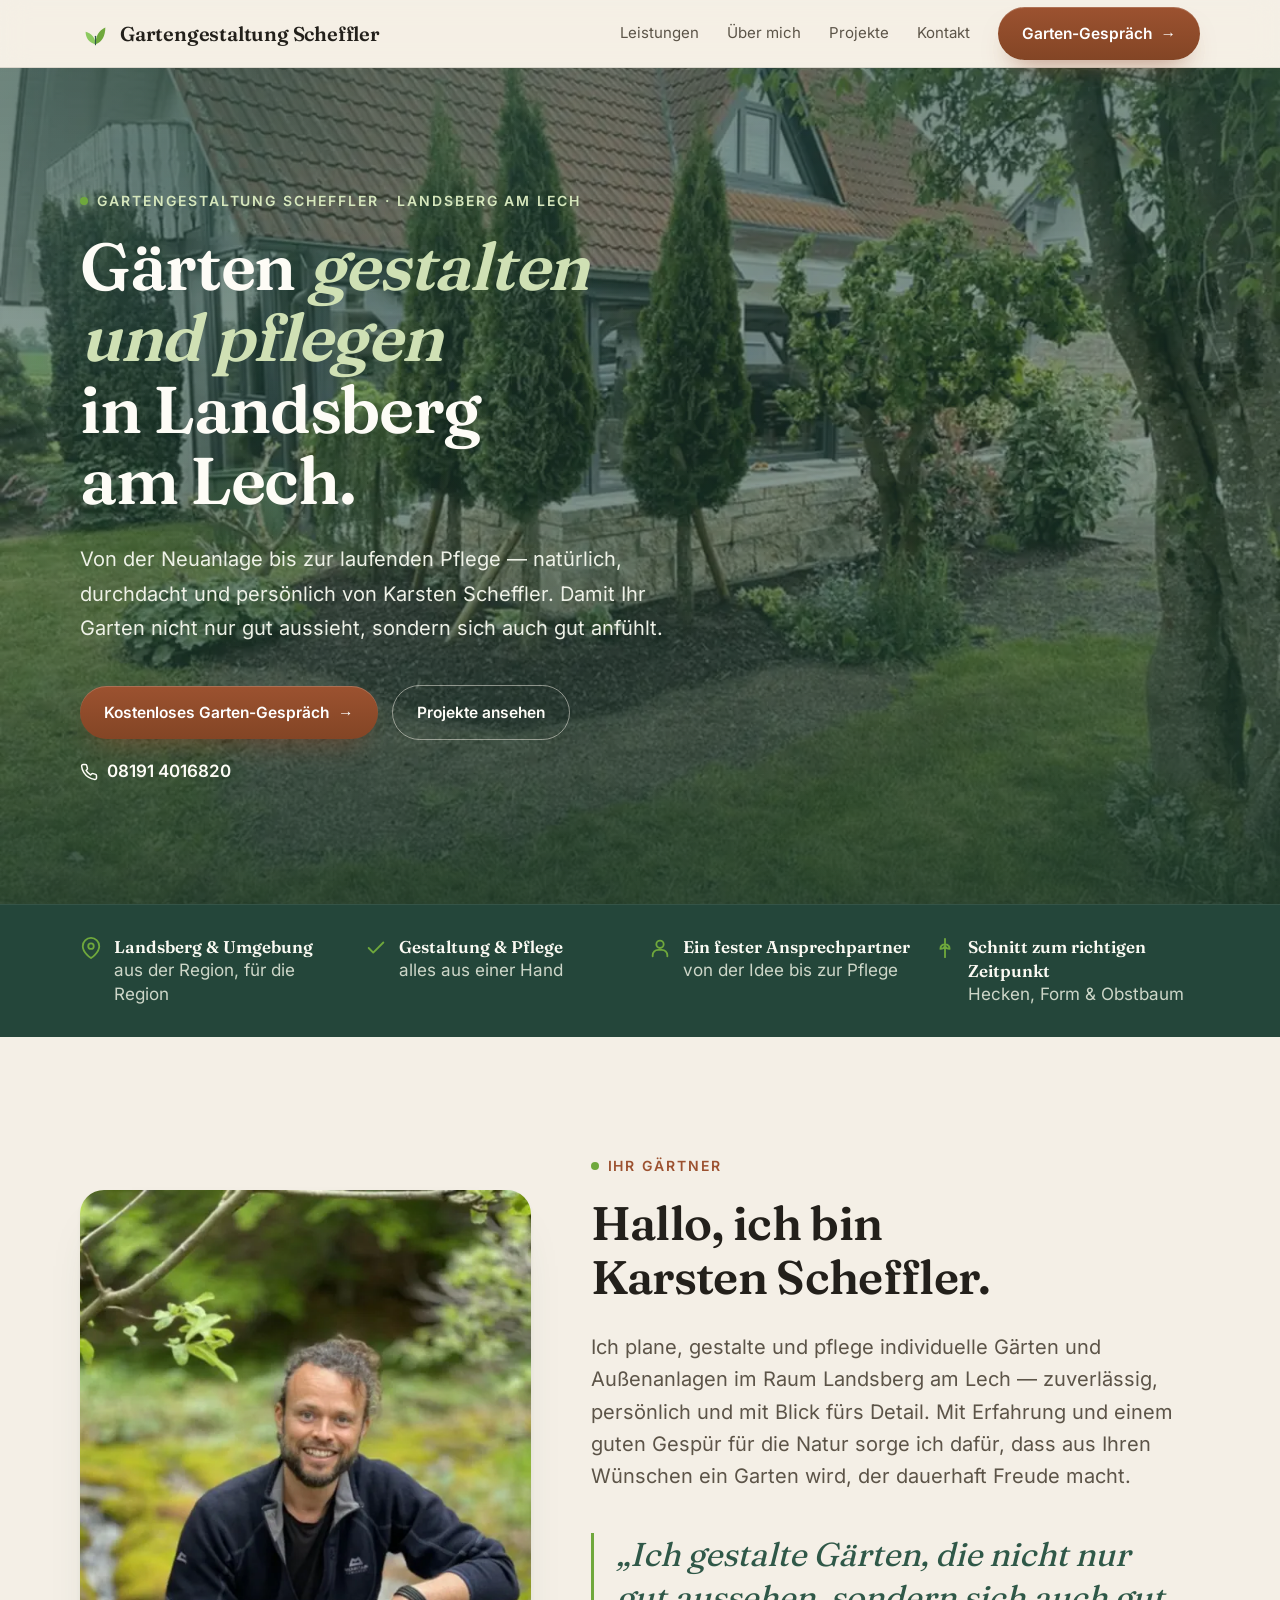
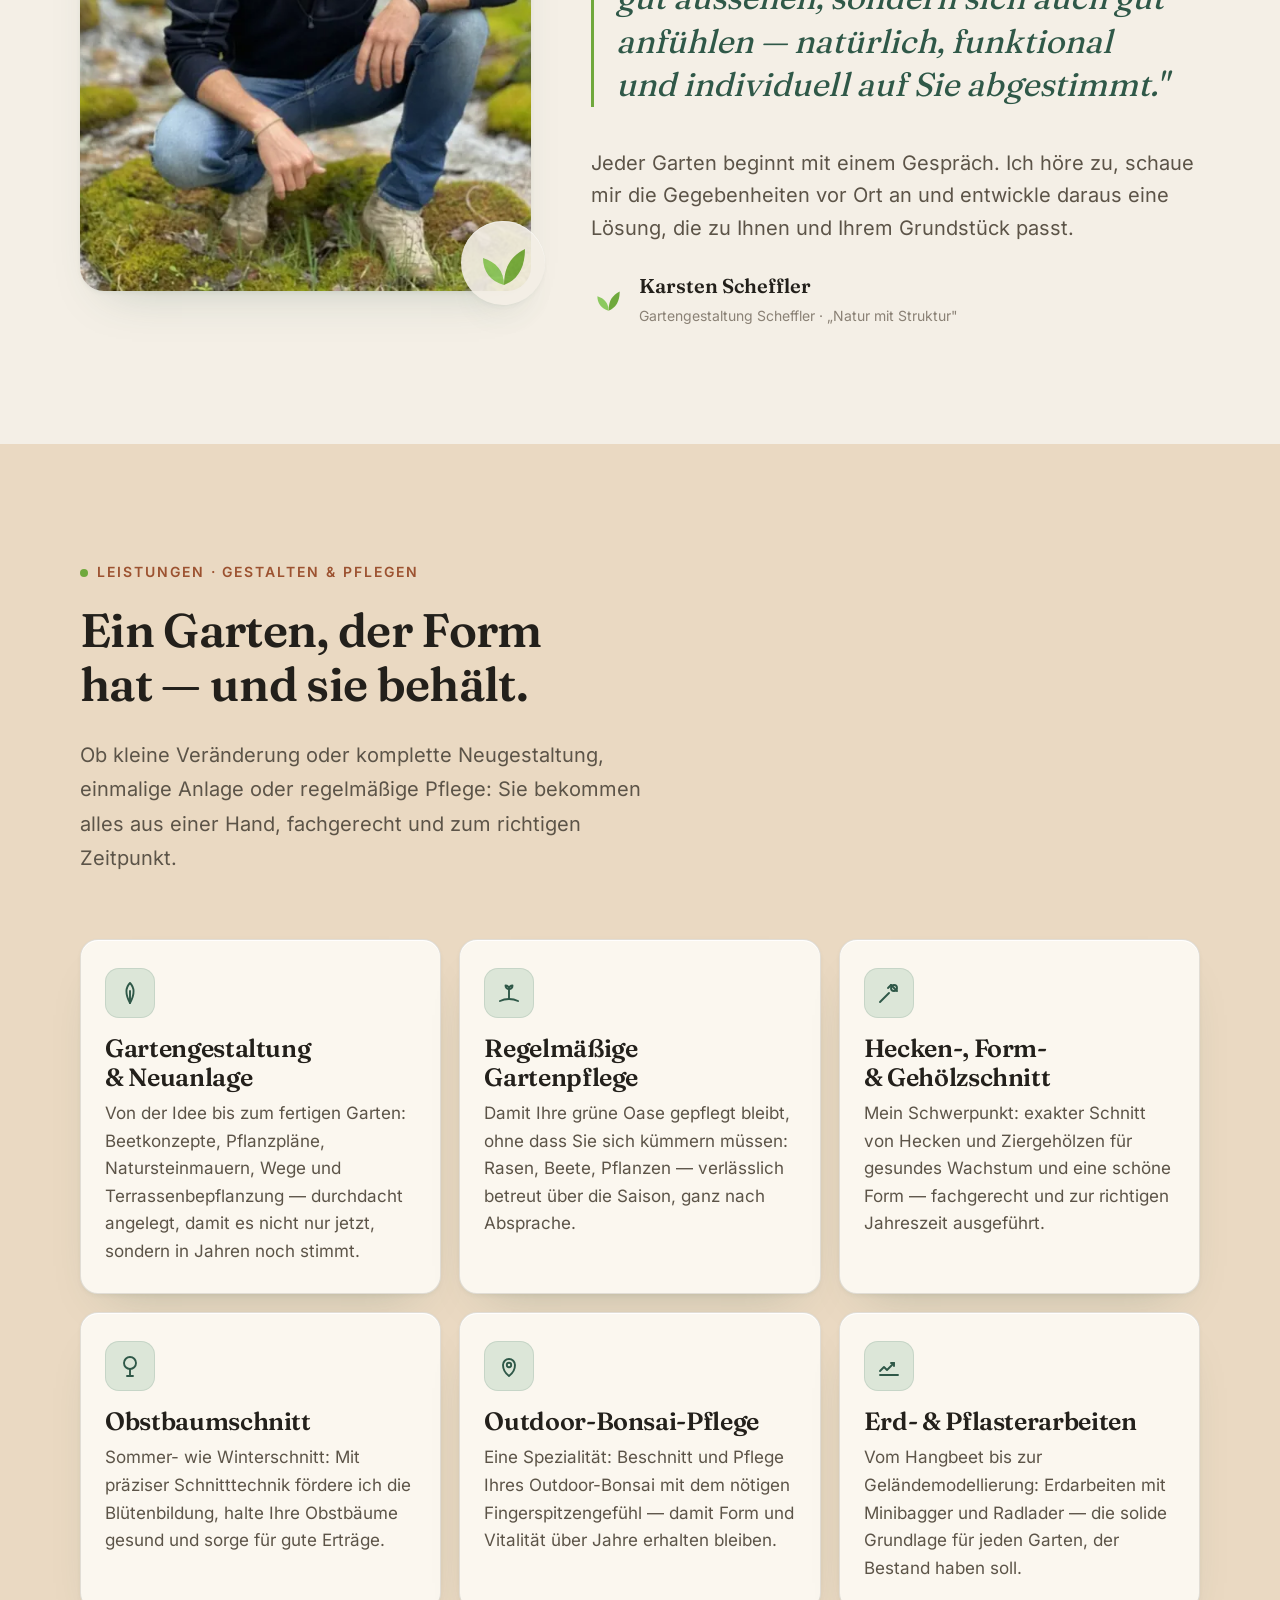
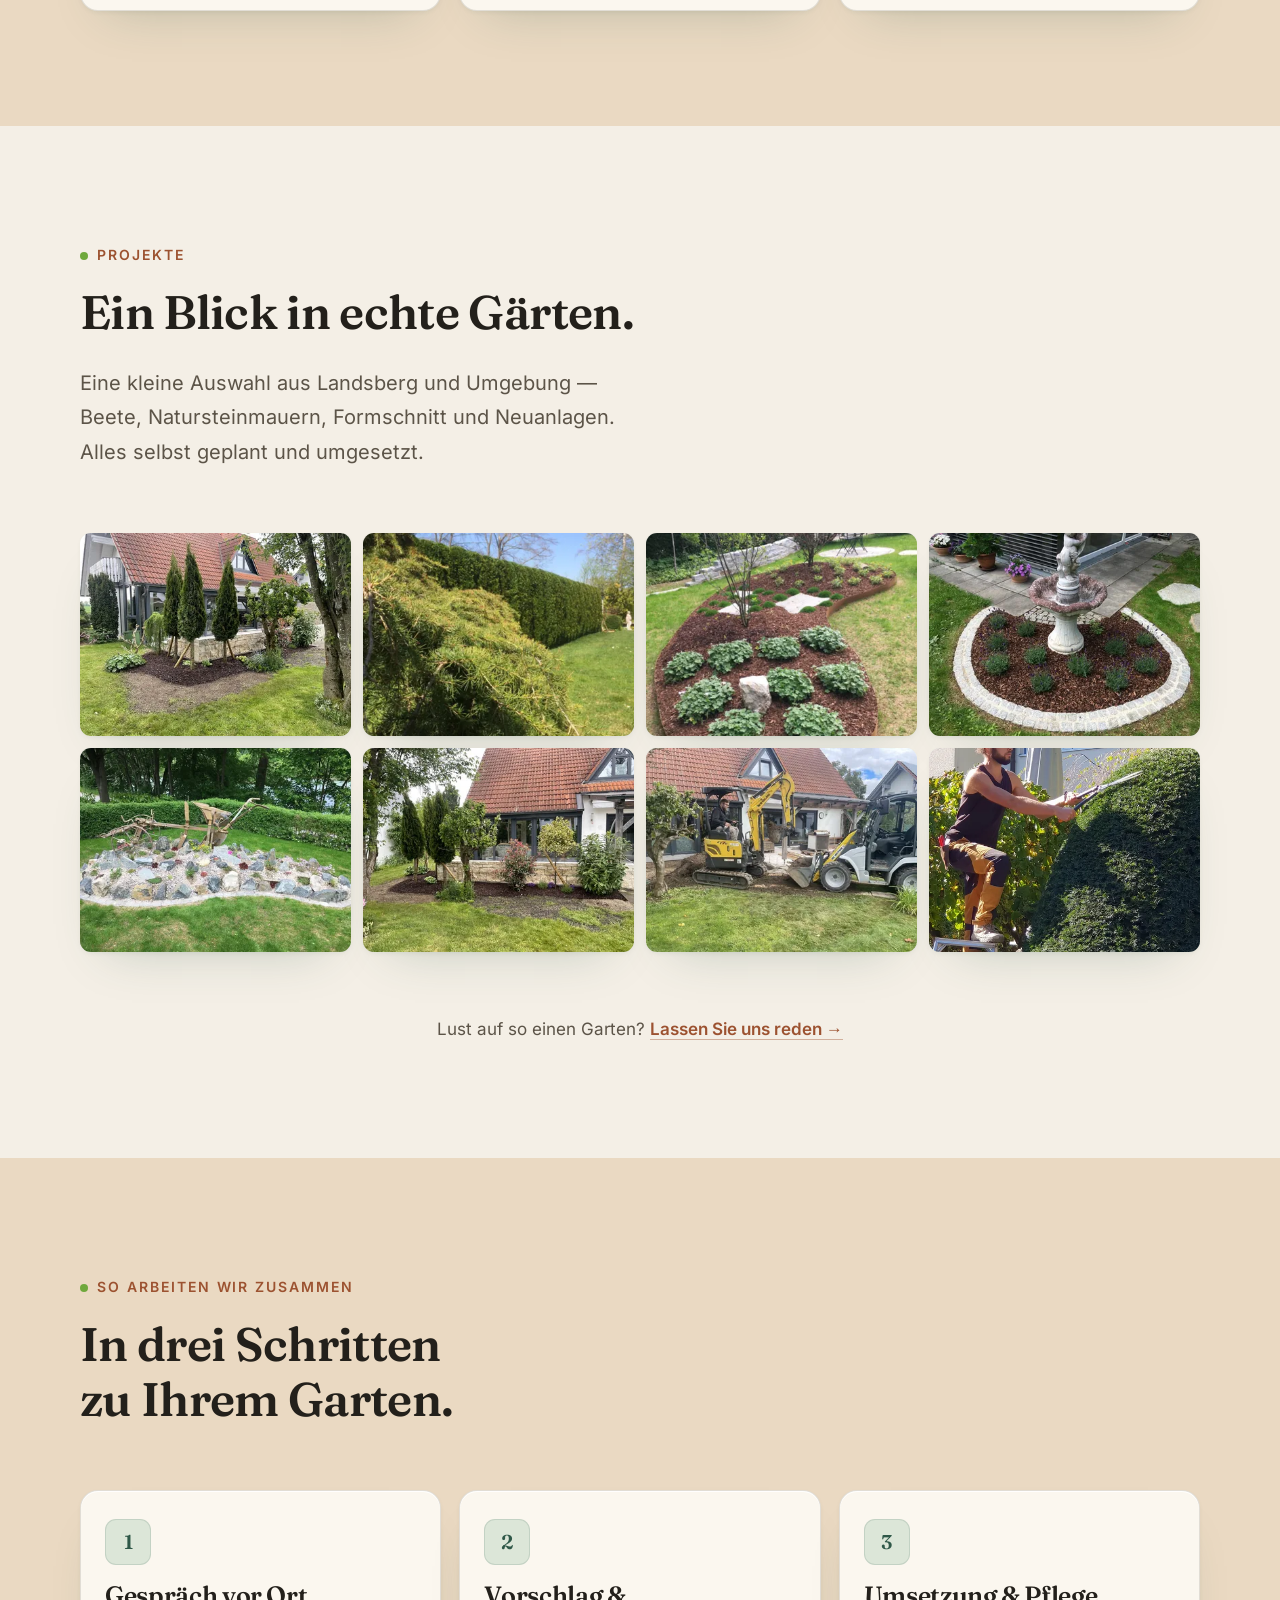
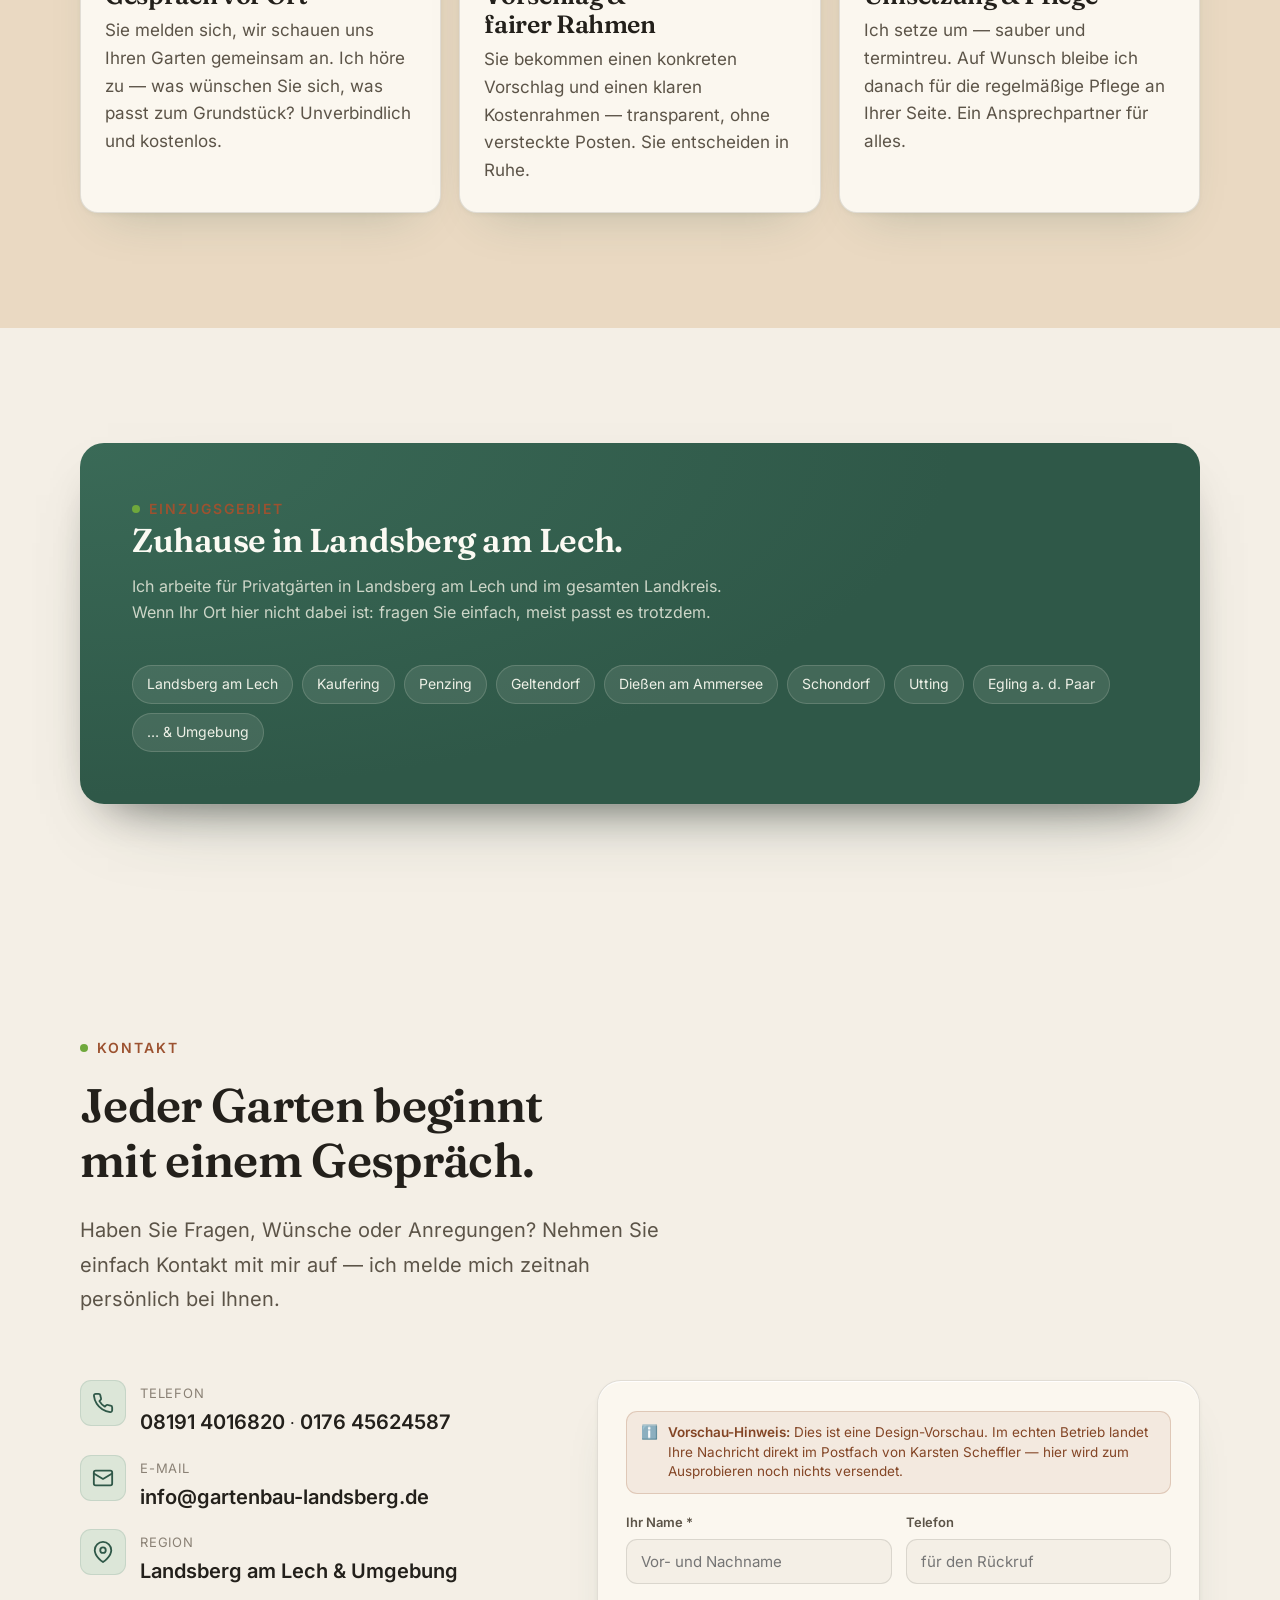
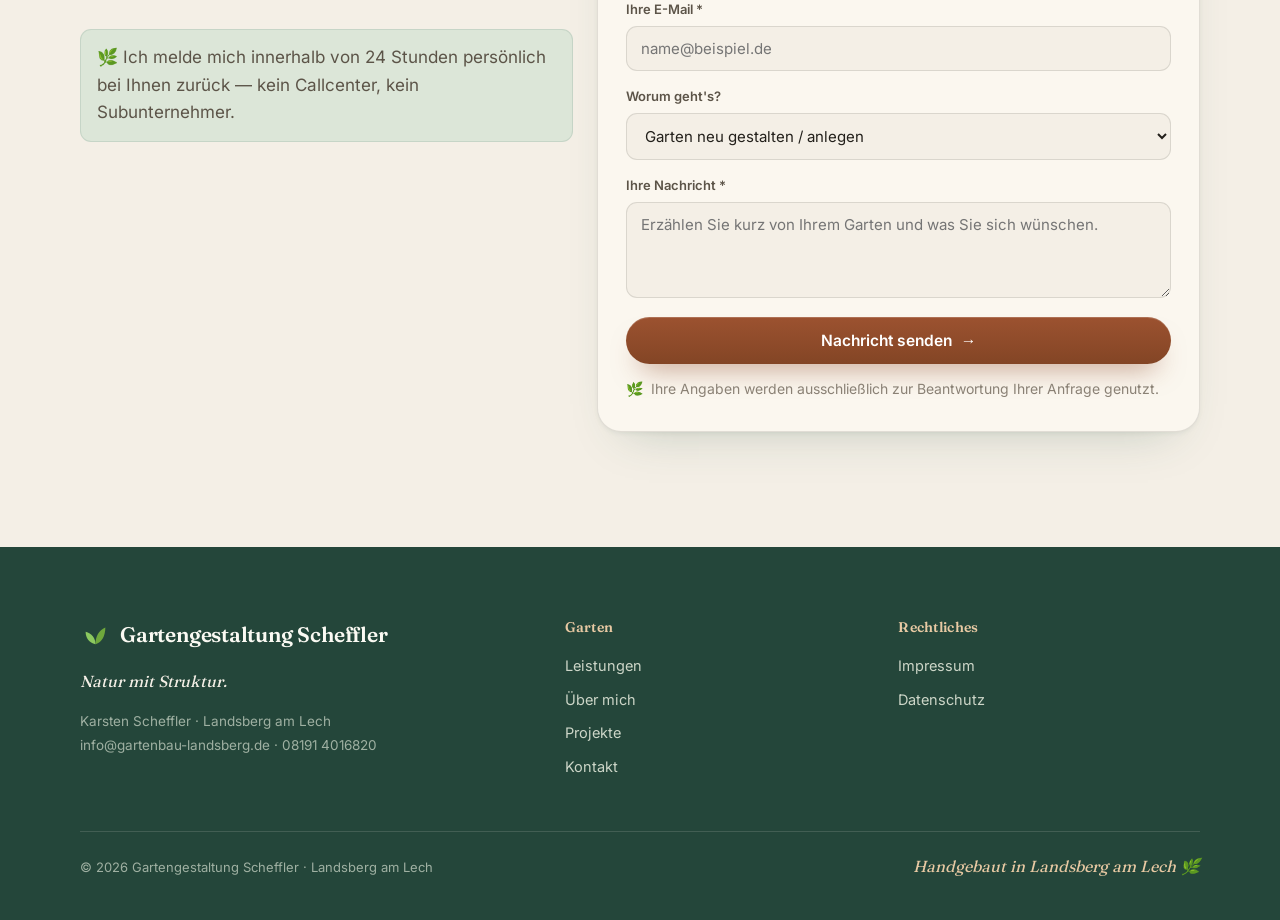
==== commit d7405ab7: "Header lesbarer + schöneres Hero, Galerie im Querformat - Hero-Eyebrow & Ghost-Button hell (Lesbarke" ====
--- a/index.html
+++ b/index.html
@@ -175,6 +175,11 @@
   .hero-cta{display:flex;gap:14px;flex-wrap:wrap;margin-top:var(--space-4);align-items:center;}
   .hero-tel{display:inline-flex;align-items:center;gap:9px;font-weight:600;color:#fdfcf6;font-size:var(--step-0);}
   .hero-tel svg{flex:none;}
+  /* Header-Lesbarkeit auf dunklem Hero (hell statt clay/ink) */
+  .hero .eyebrow{color:#d6e7bd;}
+  .hero .eyebrow::before{background:var(--apple);box-shadow:0 0 10px 1px rgba(140,201,95,.5);}
+  .hero .btn-ghost{color:#fdfcf6;border-color:rgba(244,239,230,.5);}
+  .hero .btn-ghost:hover{background:rgba(244,239,230,.12);border-color:rgba(244,239,230,.8);}
 
   /* ===== Vertrauensleiste ===== */
   .trust-bar{background:var(--forest-deep);color:var(--bone);border-top:1px solid rgba(244,239,230,.08);}
@@ -204,8 +209,8 @@
 
   /* ===== Projekte / Galerie ===== */
   .gallery{display:grid;grid-template-columns:repeat(4,1fr);gap:12px;}
-  .gallery figure{position:relative;overflow:hidden;border-radius:var(--radius-sm);box-shadow:var(--shadow-l);background:var(--sage-soft);}
-  .gallery img{width:100%;aspect-ratio:4/3;object-fit:cover;transition:transform .5s var(--ease);}
+  .gallery figure{position:relative;overflow:hidden;border-radius:var(--radius-sm);box-shadow:var(--shadow-l);background:var(--sage-soft);aspect-ratio:4/3;}
+  .gallery img{width:100%;height:100%;object-fit:cover;display:block;transition:transform .5s var(--ease);}
   .gallery figure:hover img{transform:scale(1.05);}
   .gallery figcaption{position:absolute;left:0;right:0;bottom:0;padding:22px 14px 10px;font-size:13px;color:#fff;
     background:linear-gradient(180deg,transparent,rgba(20,40,32,.78));opacity:0;transform:translateY(6px);transition:opacity .3s var(--ease),transform .3s var(--ease);}
@@ -354,7 +359,7 @@
     <section class="hero">
       <picture>
         <source type="image/webp" srcset="assets/hero-garten-800.webp 800w, assets/hero-garten-1200.webp 1200w" sizes="100vw">
-        <img class="hero-img" src="assets/hero-garten-1200.jpg" srcset="assets/hero-garten-800.jpg 800w, assets/hero-garten-1200.jpg 1200w" sizes="100vw" width="1200" height="900" alt="Von Karsten Scheffler gestaltetes Hangbeet mit Trittsteinen und Stauden in Landsberg am Lech" fetchpriority="high">
+        <img class="hero-img" src="assets/hero-garten-1200.jpg" srcset="assets/hero-garten-800.jpg 800w, assets/hero-garten-1200.jpg 1200w" sizes="100vw" width="1200" height="900" alt="Von Karsten Scheffler gestaltetes Gartenbeet mit Koniferen und Natursteinmauer in Landsberg am Lech" fetchpriority="high">
       </picture>
       <div class="wrap">
         <div class="hero-inner">
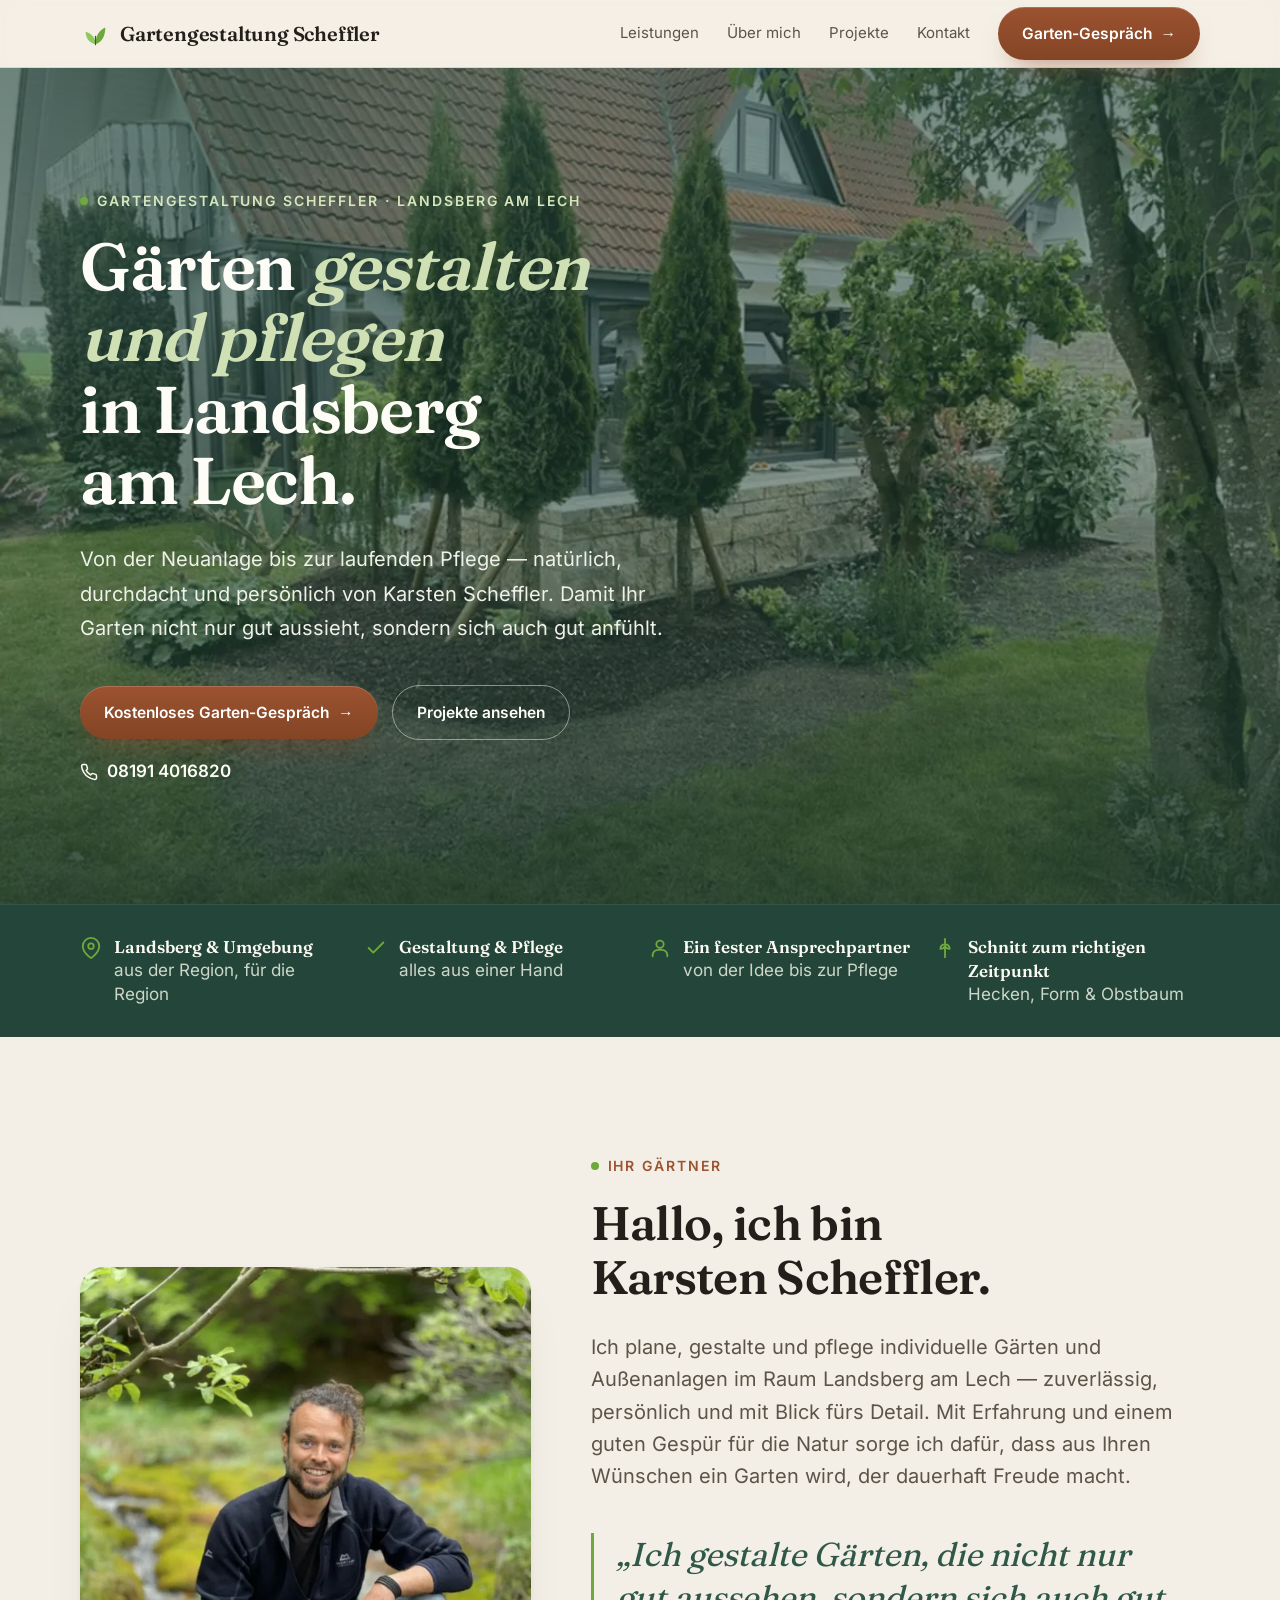
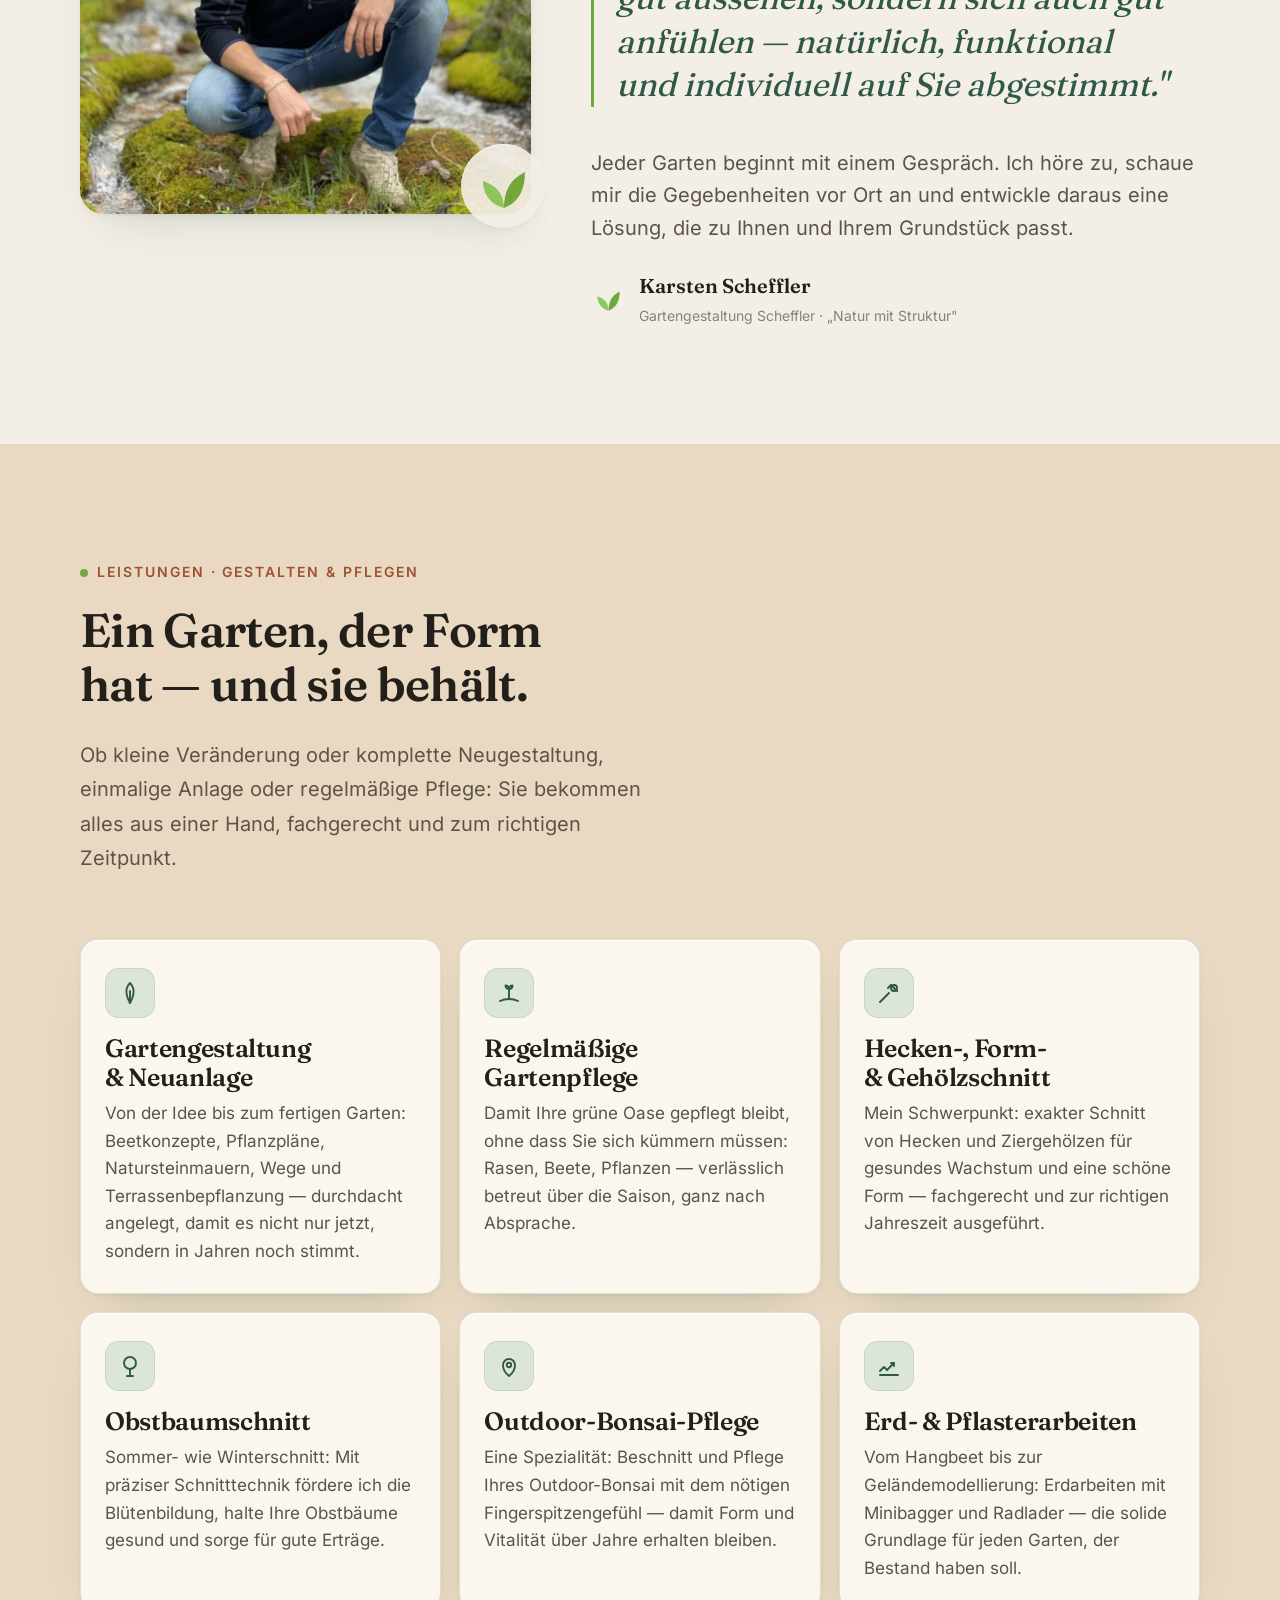
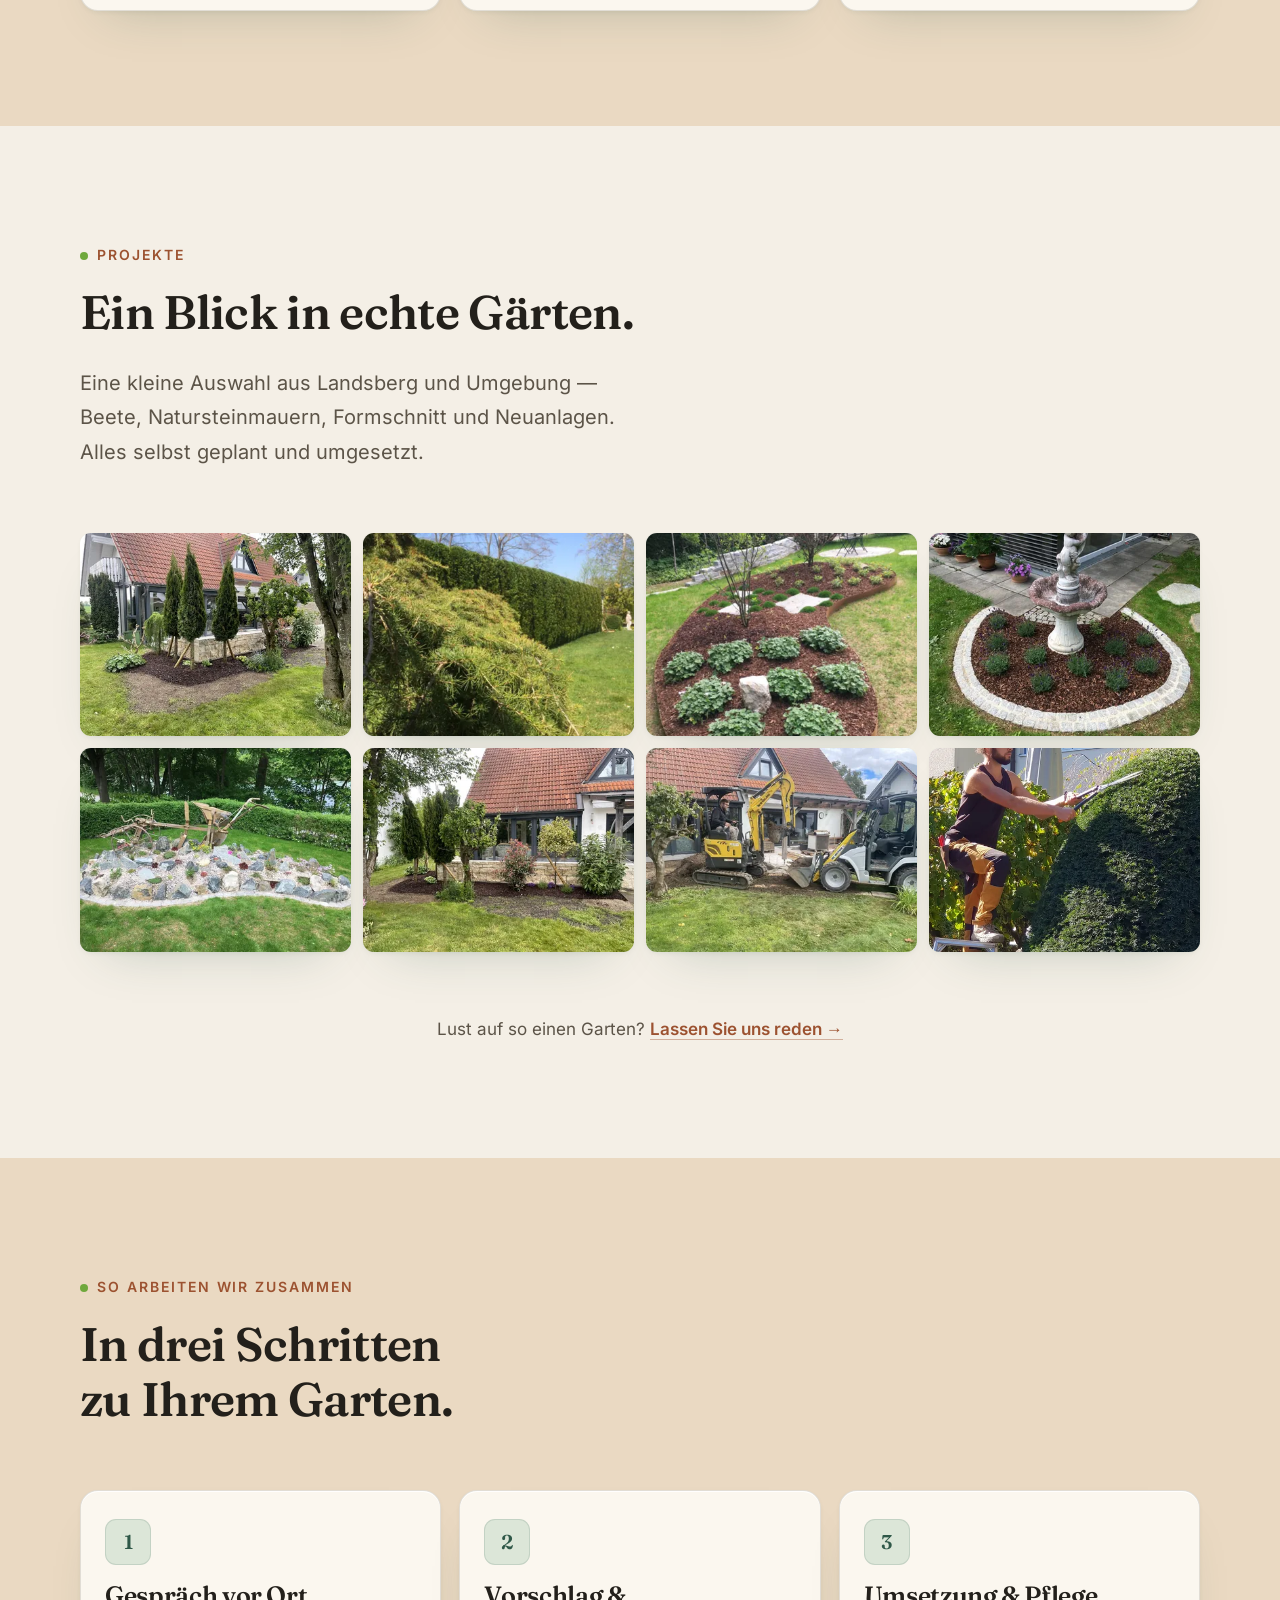
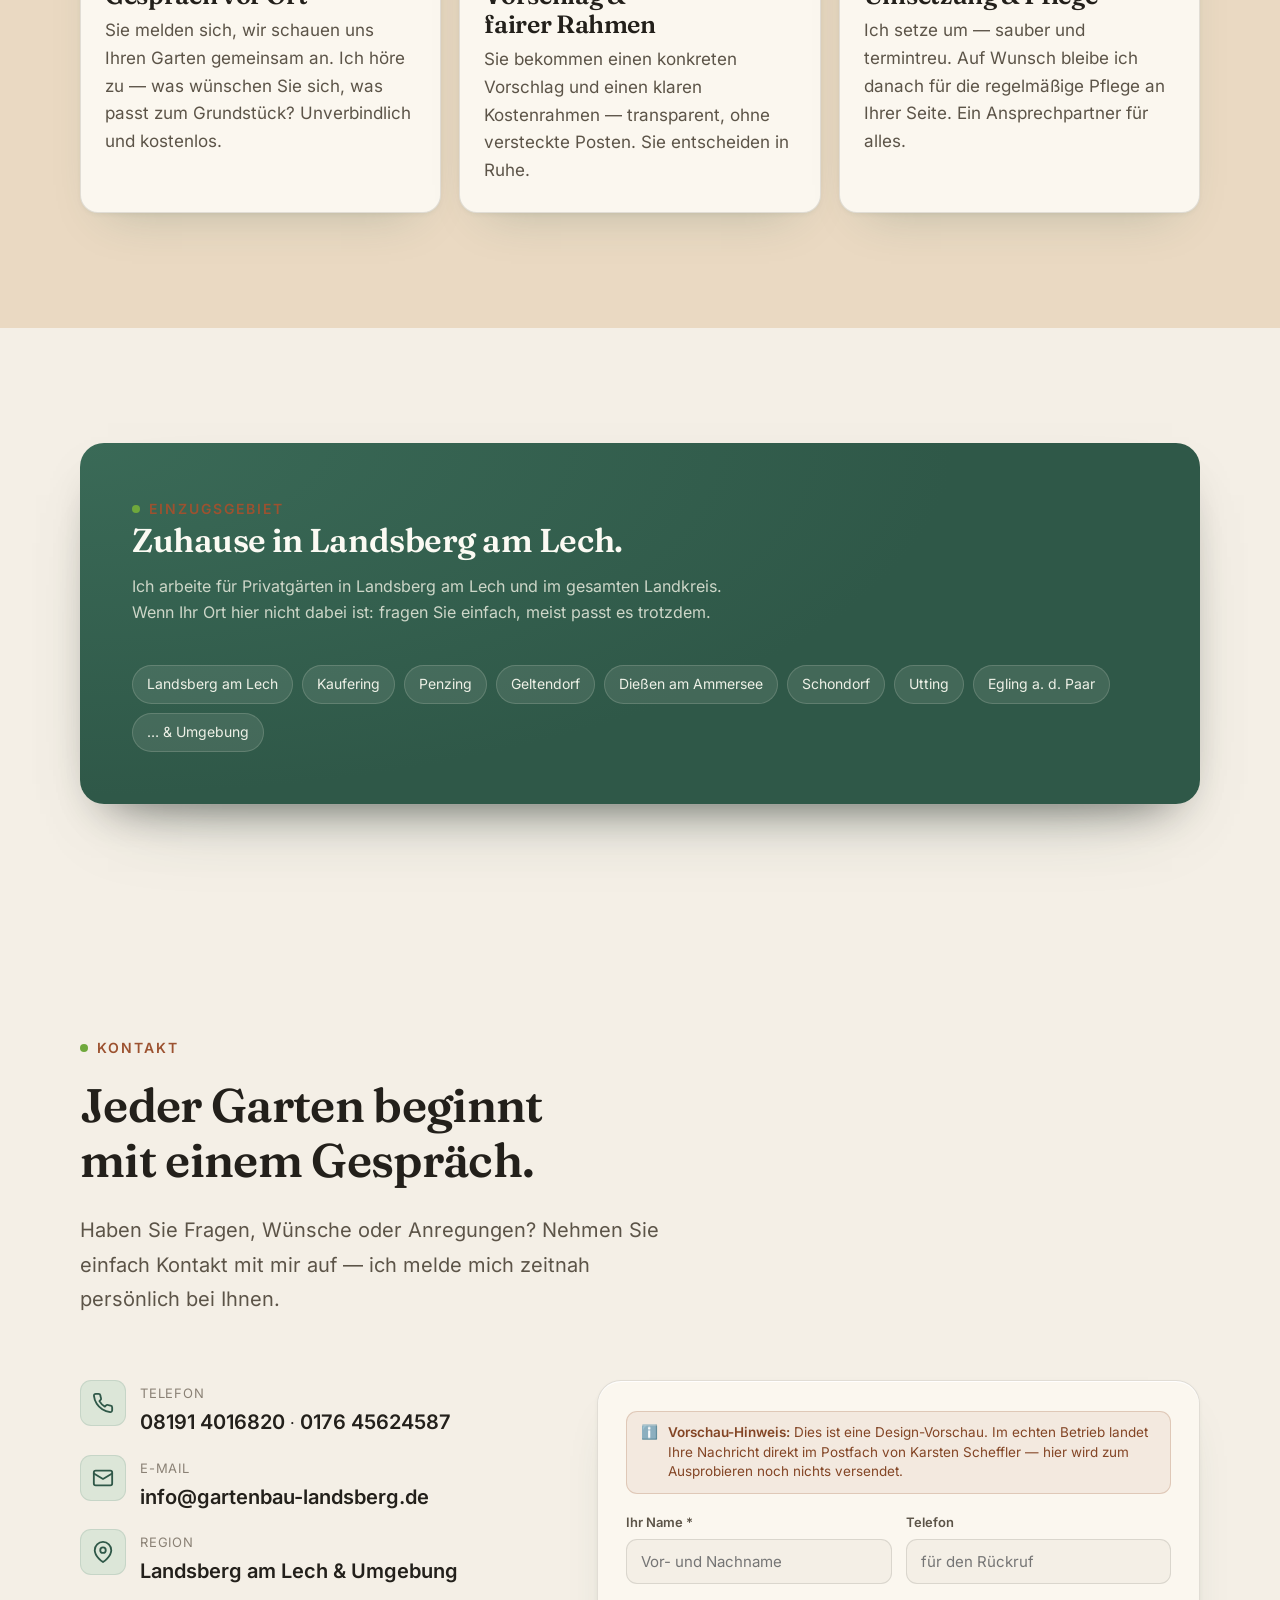
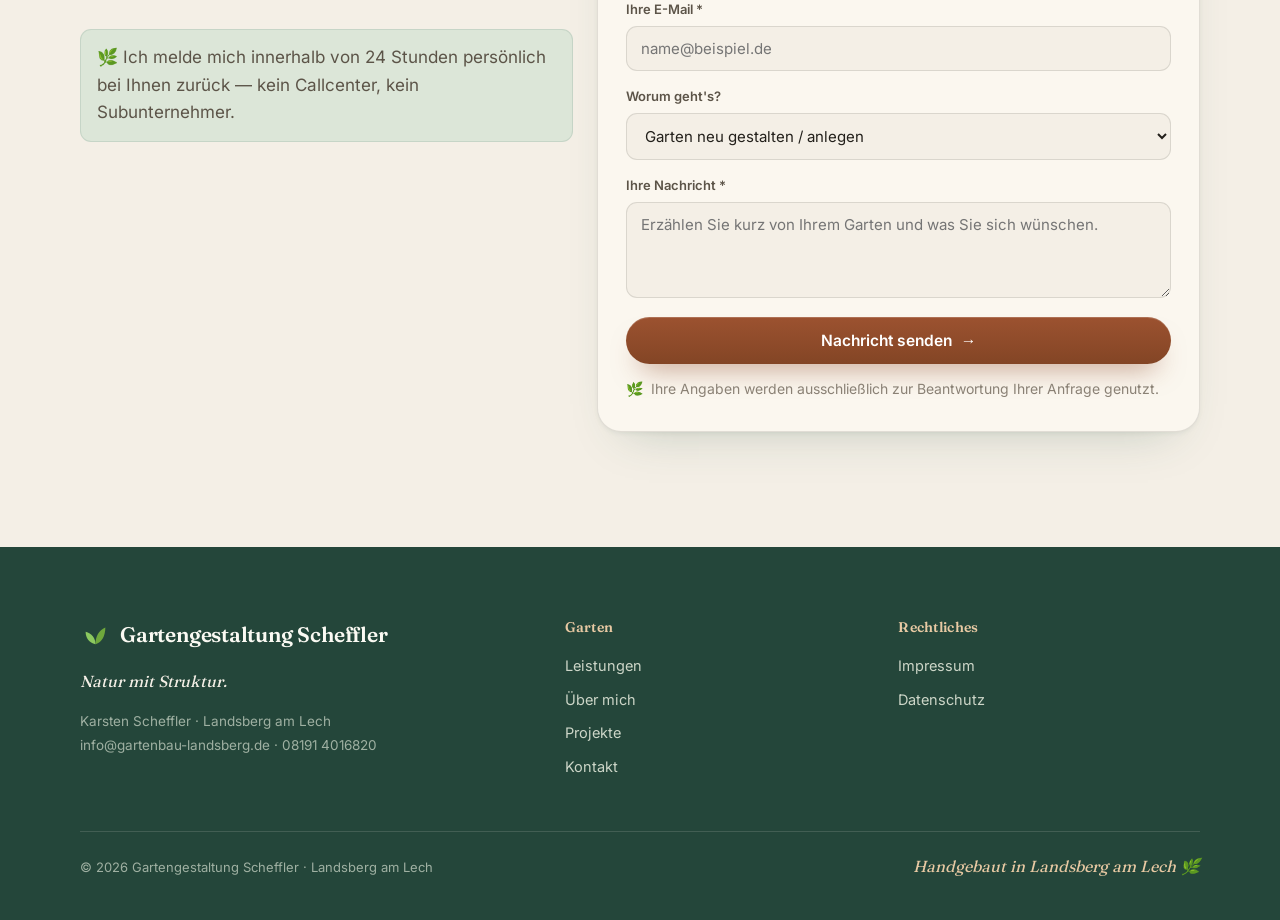
==== commit cd6bf8b9: "Portrait ganzes Bild ohne Crop + WhatsApp-OG fuer beide Seiten - about-Portrait: object-fit:cover + " ====
--- a/index.html
+++ b/index.html
@@ -23,8 +23,11 @@
   <meta property="og:description" content="Gärten gestalten und pflegen in Landsberg am Lech: Neuanlage, Pflege, Hecken- & Formschnitt, Obstbaum & Outdoor-Bonsai. Persönlich, mit Gespür für die Natur." />
   <meta property="og:type" content="website" />
   <meta property="og:locale" content="de_DE" />
-  <meta property="og:url" content="https://www.gartenbau-landsberg.de/" />
-  <meta property="og:image" content="https://www.gartenbau-landsberg.de/assets/og.jpg" />
+  <!-- DEMO: OG zeigt auf die Vorschau-URL, damit WhatsApp-/Social-Previews laden. Bei Go-Live auf https://www.gartenbau-landsberg.de/ umstellen. -->
+  <meta property="og:url" content="https://lechcode.github.io/gartenbau-landsberg-vorschau/" />
+  <meta property="og:image" content="https://lechcode.github.io/gartenbau-landsberg-vorschau/assets/og.jpg" />
+  <meta property="og:image:width" content="1200" />
+  <meta property="og:image:height" content="630" />
   <meta name="theme-color" content="#2F5848" />
   <!-- Favicon: grünes Blatt (Markenfarbe), Inline-SVG, kein externer Request -->
   <link rel="icon" href="data:image/svg+xml,%3Csvg xmlns='http://www.w3.org/2000/svg' viewBox='0 0 64 64'%3E%3Crect width='64' height='64' rx='15' fill='%232F5848'/%3E%3Cpath d='M32 50 C 32 34, 38 24, 50 18 C 50 34, 44 46, 32 50 Z' fill='%236FA83C'/%3E%3Cpath d='M32 50 C 32 38, 26 30, 16 26 C 16 38, 22 47, 32 50 Z' fill='%238CC95F'/%3E%3Cpath d='M32 51 V36' stroke='%23EAD9C2' stroke-width='2.4' stroke-linecap='round'/%3E%3C/svg%3E" />
@@ -105,7 +108,7 @@
   }
   *{margin:0;padding:0;box-sizing:border-box;}
   html{scroll-behavior:smooth;scroll-padding-top:calc(var(--nav-h) + 12px);-webkit-text-size-adjust:100%;}
-  body{background:var(--cream);color:var(--ink);font-family:var(--sans);line-height:var(--lh-body);-webkit-font-smoothing:antialiased;overflow-x:hidden;}
+  body{background:var(--cream);color:var(--ink);font-family:var(--sans);line-height:var(--lh-body);-webkit-font-smoothing:antialiased;overflow-x:clip;}
   h1,h2,h3,h4{font-family:var(--serif);font-weight:600;line-height:var(--lh-snug);letter-spacing:var(--ls-h2);text-wrap:balance;}
   a{color:inherit;text-decoration:none;}
   img,svg{display:block;max-width:100%;}
@@ -191,7 +194,8 @@
   /* ===== Über mich ===== */
   .about-grid{display:grid;grid-template-columns:.85fr 1.15fr;gap:clamp(28px,5vw,60px);align-items:center;}
   .about-portrait{position:relative;}
-  .about-portrait img{width:100%;border-radius:var(--radius-lg);box-shadow:var(--shadow-l);aspect-ratio:577/701;object-fit:cover;}
+  .about-portrait picture{display:block;}
+  .about-portrait img{display:block;width:100%;height:auto;border-radius:var(--radius-lg);box-shadow:var(--shadow-l);}
   .about-portrait .leaf-deco{position:absolute;right:-14px;bottom:-14px;width:84px;color:var(--apple);opacity:.9;background:var(--cream);border-radius:50%;padding:10px;box-shadow:var(--shadow-l);}
   .about-body .lead{font-size:var(--step-1);color:var(--ink-soft);}
   .quote{font-family:var(--serif);font-style:italic;font-size:var(--step-3);line-height:1.32;color:var(--forest);margin:var(--space-4) 0;padding-left:22px;border-left:3px solid var(--apple);text-wrap:balance;}
@@ -300,7 +304,7 @@
     .nav-links a:not(.btn){padding:14px 0;border-bottom:1px solid var(--line-l);} .nav-links a:not(.btn)::after{display:none;}
     .nav-links .btn{margin-top:14px;justify-content:center;} .nav-toggle{display:block;}
     .about-grid,.contact-grid{grid-template-columns:1fr;}
-    .about-portrait{max-width:420px;}
+    .about-portrait{max-width:330px;margin-inline:auto;}
     .trust-grid{grid-template-columns:1fr 1fr;}
     .svc-grid,.steps{grid-template-columns:1fr 1fr;}
     .gallery{grid-template-columns:repeat(3,1fr);}
@@ -309,6 +313,8 @@
     .svc-grid,.steps,.trust-grid{grid-template-columns:1fr;}
     .gallery{grid-template-columns:1fr 1fr;gap:9px;} .gallery .wide{grid-column:span 2;}
     .two{grid-template-columns:1fr;}
+    .about-portrait{max-width:210px;}
+    .about-portrait .leaf-deco{width:54px;right:-6px;bottom:-6px;padding:8px;}
     .hero-cta{flex-direction:column;align-items:stretch;} .hero-cta .btn{justify-content:center;} .hero-tel{justify-content:center;margin-top:4px;}
     .foot-top{grid-template-columns:1fr;} .foot-bottom{flex-direction:column;align-items:flex-start;}
     .mobile-bar{display:grid;}
@@ -397,8 +403,8 @@
         <div class="about-grid">
           <div class="about-portrait">
             <picture>
-              <source type="image/webp" srcset="assets/karsten-portrait-480.webp 480w, assets/karsten-portrait-700.webp 700w" sizes="(max-width:920px) 420px, 40vw">
-              <img src="assets/karsten-portrait-700.jpg" srcset="assets/karsten-portrait-480.jpg 480w, assets/karsten-portrait-700.jpg 700w" sizes="(max-width:920px) 420px, 40vw" width="577" height="701" alt="Karsten Scheffler, Gärtner aus Landsberg am Lech, lächelnd an einem Bachlauf" loading="lazy" decoding="async">
+              <source type="image/webp" srcset="assets/karsten-portrait-480.webp 480w, assets/karsten-portrait-700.webp 700w" sizes="(max-width:600px) 230px, (max-width:920px) 330px, 40vw">
+              <img src="assets/karsten-portrait-700.jpg" srcset="assets/karsten-portrait-480.jpg 480w, assets/karsten-portrait-700.jpg 700w" sizes="(max-width:600px) 230px, (max-width:920px) 330px, 40vw" width="577" height="701" alt="Karsten Scheffler, Gärtner aus Landsberg am Lech, lächelnd an einem Bachlauf" loading="lazy" decoding="async">
               <svg class="leaf-deco" viewBox="0 0 64 64" fill="none" aria-hidden="true"><path d="M33 54 C 33 36, 40 25, 54 18 C 54 36, 47 49, 33 54 Z" fill="currentColor"/><path d="M33 54 C 33 40, 25 31, 12 27 C 12 40, 19 50, 33 54 Z" fill="#8CC95F"/></svg>
             </picture>
           </div>
